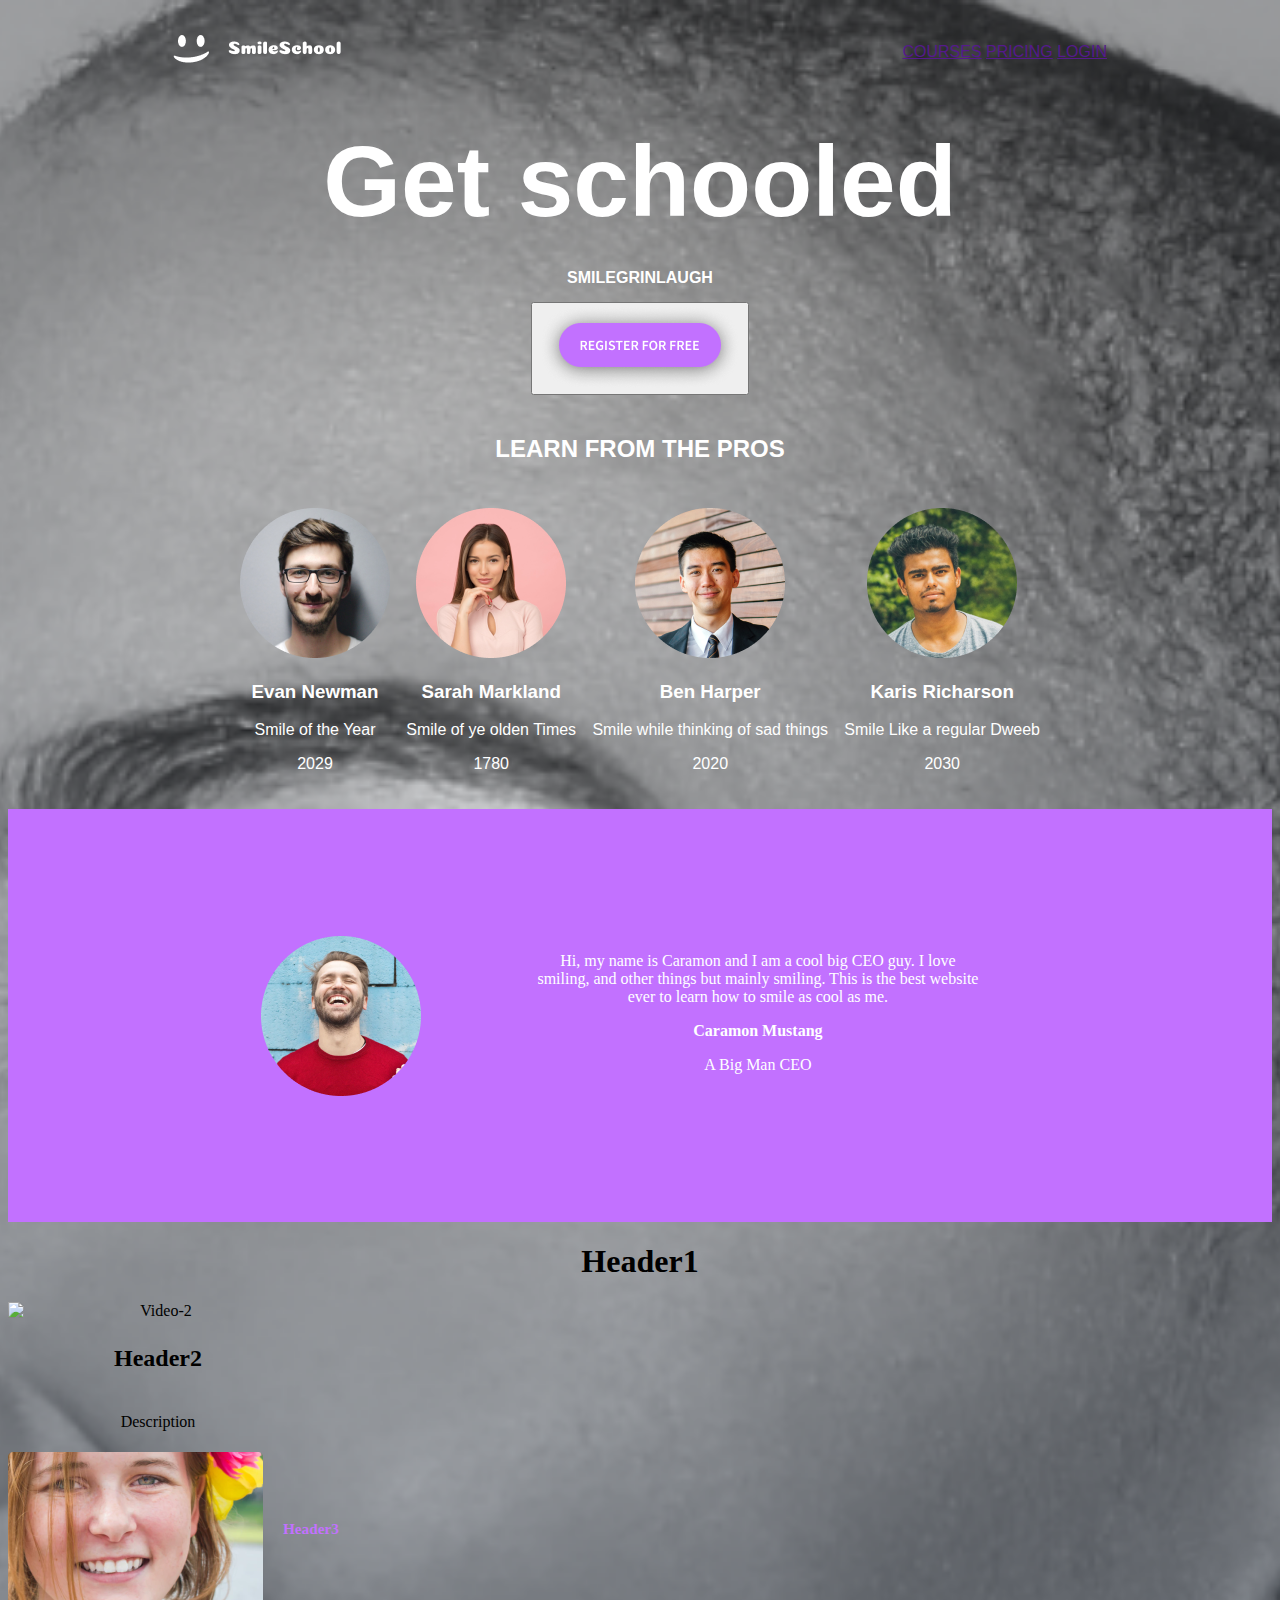
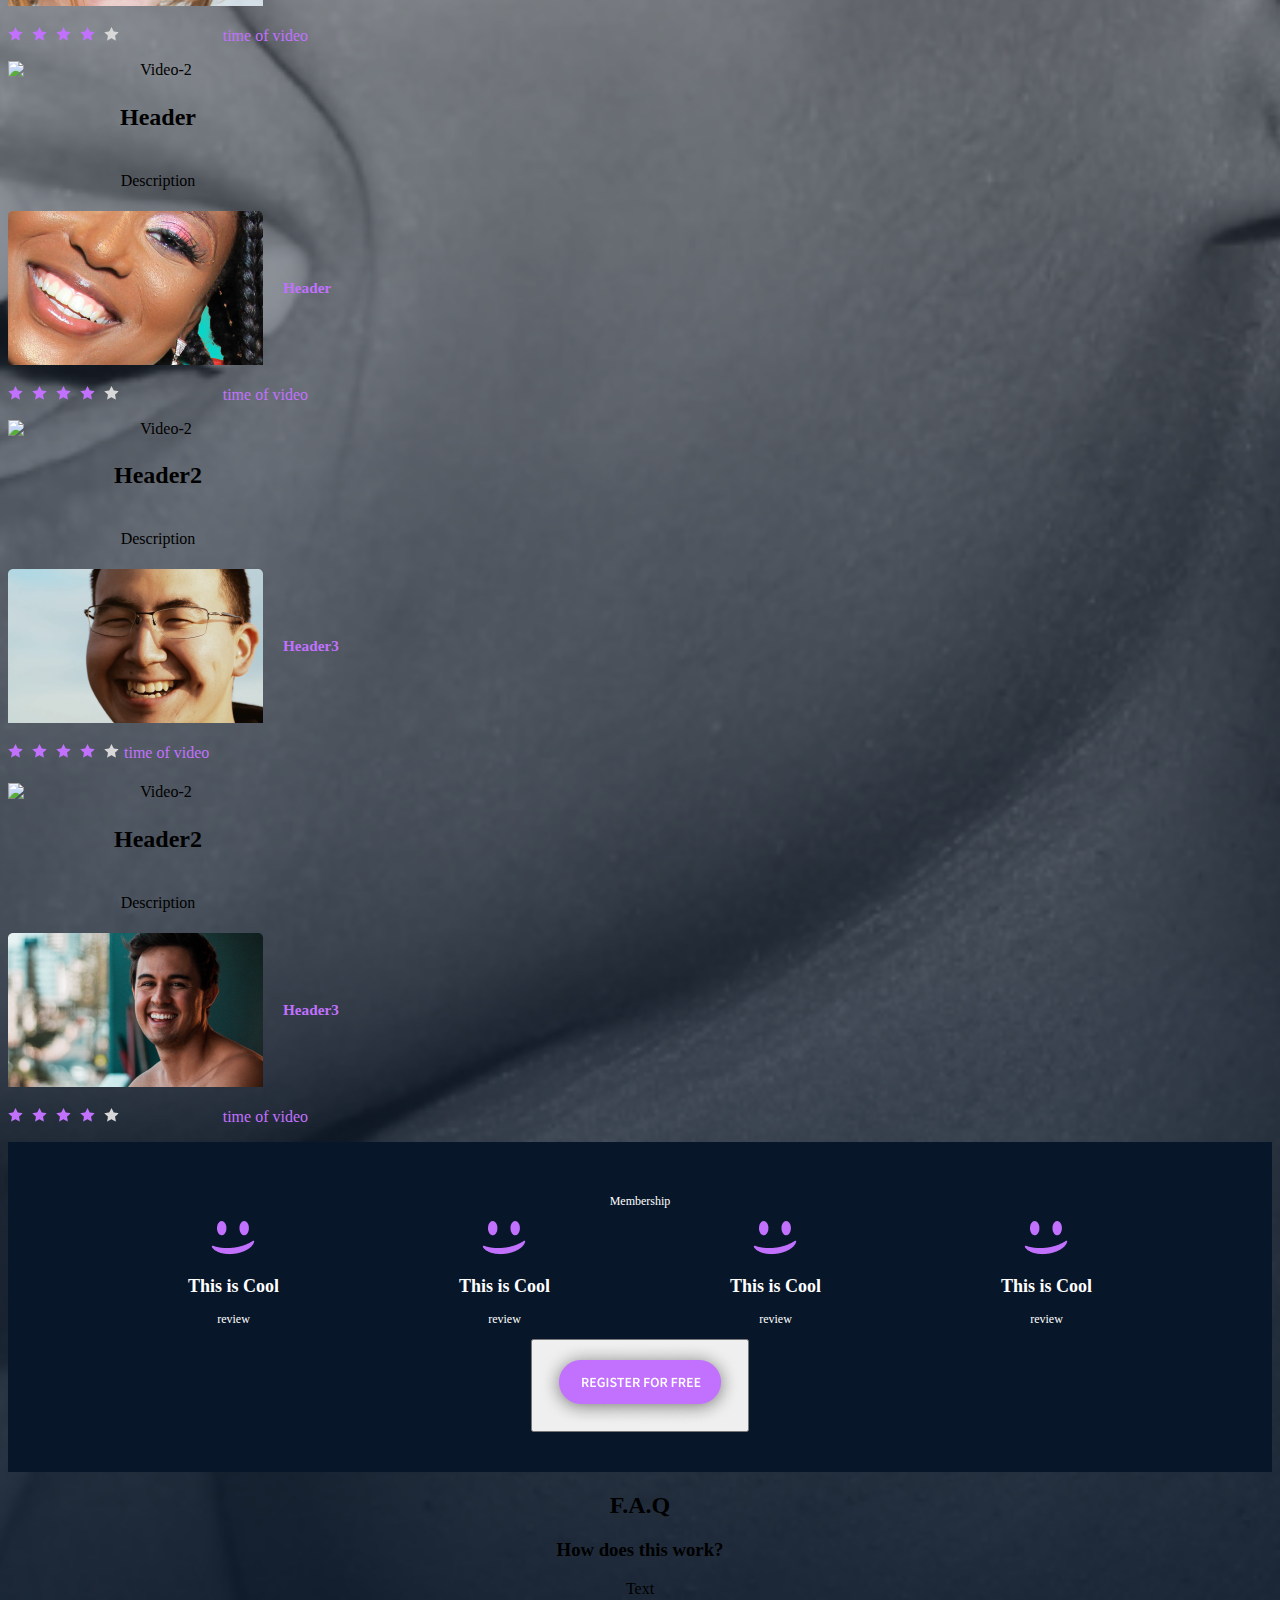
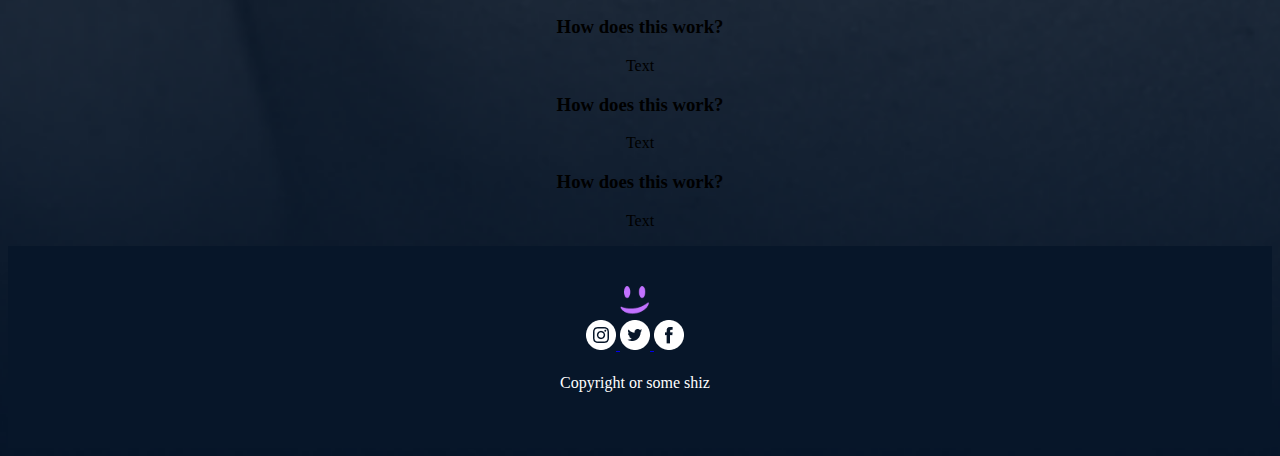
==== index.html @ 0b2a19b7 "Files pulled from my previous smileschool project" ====
<!DOCTYPE html>
<html lang="en">
<head>
  <meta charset="utf-8">
  <link rel="stylesheet" href="styles.css">
  <meta name="viewport" content="width=device-width, initial-scale=1.0">
  <title>Title</title>
</head>
<body class="background-image">
  <header>
    <div style ="float: left;">
      <a><img src="./images/logo.png"></a>
    </div>
    <div style="float: right">
      <a href="">COURSES</a>
      <a href="">PRICING</a>
      <a href="">LOGIN</a>
    </div>
  </header>
  <main>
    <!--Banner Header-->
    <section class="banner-section">
      <div class="block-one">
        <h1>Get schooled</h1>
        <p>
          <span>SMILE</span>
          <span>GRIN</span>
          <span>LAUGH</span>
        </p>
        <button type="register"><img src="./images/banner-button.png" alt="image"></button>
      </div>
      <div class="block-two">
        <h2>LEARN FROM THE PROS</h2>
        <div class="block-pros">
          <div>
            <img src="./images/pros-1.png" alt="walters">
            <h3>Evan Newman</h3>
            <p>Smile of the Year</p>
            <p>2029</p>
          </div>
          <div>
            <img src="./images/pros-2.png" alt="lawrence">
            <h3>Sarah Markland</h3>
            <p>Smile of ye olden Times </p>
            <p>1780</p>
          </div>
          <div>
            <img src="./images/pros-3.png" alt="massey">
            <h3>Ben Harper</h3>
            <p>Smile while thinking of sad things</p>
            <p> 2020</p>
          </div>
          <div>
            <img src="./images/pros-4.png" alt="hughes">
            <h3>Karis Richarson</h3>
            <p>Smile Like a regular Dweeb</p>
            <p>2030</p>
          </div>
        </div>
      </div>
    </section>
    <!--end of banner-->

    <section class="quote-section">
      <div class="quote-block">
        <img src="./images/laughing-smile.png" alt="Image description">
        <div clas="quote-details">
          <blockquote>Hi, my name is Caramon and I am a cool big CEO guy. I love smiling, and other things but mainly smiling. This is the best website ever to learn how to smile as cool as me. </blockquote>
          <p class="person-quote">Caramon Mustang</p>
          <p>A Big Man CEO</p>
        </div>
      </div>
    </section>

    <!--start of video section -->
    <section class="video-section">
      <h1>Header1</h1>
      <div class="video-block">
        <div class="video">
          <img src="./images/video.svg" alt="Video-2">
          <h2>Header2</h2>
          <p>Description</p>
          <div class="video-author">
              <img src="./images/sad-smile.png" alt="massey">
              <h3>Header3</h3>
          </div>
          <div class="video-rating">
            <div class="stars">
              <img src="./images/1star.png" alt="star 1">
              <img src="./images/2star.png" alt="star 2">
              <img src="./images/3star.png" alt="star 3">
              <img src="./images/4star.png" alt="star 4">
              <img src="./images/EmptyStar.png" alt="emptystar">
            </div>
            <p>time of video</p>
          </div>
        </div>
        <div class="video">
          <img src="./images/video.svg" alt="Video-2">
          <h2>Header</h2>
          <p>Description</p>
          <div class="video-author">
              <img src="./images/diagonal-smile.png" alt="massey">
              <h3>Header</h3>
          </div>
          <div class="video-rating">
            <div class="stars">
              <img src="./images/1star.png" alt="star 1">
              <img src="./images/2star.png" alt="star 2">
              <img src="./images/3star.png" alt="star 3">
              <img src="./images/4star.png" alt="star 4">
              <img src="./images/EmptyStar.png" alt="emptystar">
            </div>
            <p>time of video</p>
          </div>
        </div>
        <div class="video">
          <img src="./images/video.svg" alt="Video-2">
          <h2>Header2</h2>
          <p>Description</p>
          <div class="video-author">
              <img src="./images/happy-smile.png" alt="massey">
              <h3>Header3</h3>
          </div>
          <div class="video-rating">
            <div class="video-rating">
              <div class="stars">
                <img src="./images/1star.png" alt="star 1">
                <img src="./images/2star.png" alt="star 2">
                <img src="./images/3star.png" alt="star 3">
                <img src="./images/4star.png" alt="star 4">
                <img src="./images/EmptyStar.png" alt="emptystar">
              </div>
            <p>time of video</p>
          </div>
        </div>
        <div class="video">
          <img src="./images/video.svg" alt="Video-2">
          <h2>Header2</h2>
          <p>Description</p>
          <div class="video-author">
              <img src="./images/natural-smile.png" alt="massey">
              <h3>Header3</h3>
          </div>
          <div class="video-rating">
            <div class="stars">
              <img src="./images/1star.png" alt="star 1">
              <img src="./images/2star.png" alt="star 2">
              <img src="./images/3star.png" alt="star 3">
              <img src="./images/4star.png" alt="star 4">
              <img src="./images/EmptyStar.png" alt="emptystar">
            </div>
            <p>time of video</p>
          </div>
        </div>
      </div>
    </section>
    <!--end of video-section -->
    <!--start of membership section-->
    <section class="membership-section">
      <p>Membership</p>
      <div class="membership-block">
        <div class="review-block">
          <img src="./images/purple-logo.png" alt="image">
          <h2>This is Cool</h2>
          <p>review</p>
        </div>
        <div class="review-block">
          <img src="./images/purple-logo.png" alt="image">
          <h2>This is Cool</h2>
          <p>review</p>
        </div>
        <div class="review-block">
          <img src="./images/purple-logo.png" alt="image">
          <h2>This is Cool</h2>
          <p>review</p>
        </div>
        <div class="review-block">
          <img src="./images/purple-logo.png" alt="image">
          <h2>This is Cool</h2>
          <p>review</p>
        </div>
      </div>
      <button type="register2"><img src="./images/register-button.png" alt="image"></button>
    </section>
    <!--end of membership section-->
    <!--start of FAQ section-->
    <section class="FAQ-section">
      <h2>F.A.Q</h2>
      <div class="FAQ-block" display: inline-grid>
        <div class="FAQ-row">
          <div class="FAQ-item">
            <h3>How does this work?</h3>
            <p>Text</p>
          </div>
          <div class="FAQ-item">
            <h3>How does this work?</h3>
            <p>Text</p>
          </div>
        </div>
        <div class="FAQ-row">
          <div class="FAQ-item">
            <h3>How does this work?</h3>
            <p>Text</p>
          </div>
          <div class="FAQ-item">
            <h3>How does this work?</h3>
            <p>Text</p>
          </div>
        </div>
      </div>
    </main>
    <footer>
    </section>
    <!--end of FAQ section-->
    <!--start of footer section-->
    <div class="socials-block">
      <div class="footer-row">
        <img src="./images/purple-logo.png" alt="Image">
        <div class="footer-ref-block">
          <a href="socials">
            <img src="./images/instagram.png" alt="Image">
          </a>
          <a href="socials">
            <img src="./images/twitter.png" alt="Image">
          </a>
          <a href="socials">
            <img src="./images/facebook.png" alt="Image">
          </a>
          <p>Copyright or some shiz</p>
        </div>
      </div>
    </div>
  </footer>
</body>
</html>
---- styles.css ----
body {
    block-size: auto;
    overflow: auto;
    text-align: center;
}

.background-image{
    background-position: center center;
    background-image: url("./images/background-image.png");
    background-repeat: no-repeat;
    background-size: cover;
}

header {
    display: flex;
    font-family: "Source Sans Pro", sans-serif;
    align-items: center;
    background-color: transparent;
    justify-content: space-between;
    margin-left: 165px;
    margin-right: 165px;
    margin-top: 35px;
}

.banner-section {
    color: white;
    font-family: "Source Sans Pro", sans-serif;
    background-color: transparent;
}

.block-one {
    display: flex;
    flex-direction: column;
    justify-content: center;
    align-items: center;
    font-weight: bold;    
}
.block-one h1, .block-one p, .block-one a {
    margin-top: 15px;
    margin-bottom: 15px;
}
.block-one p{
    margin-right: 0px;
    display: flex;
    justify-content: space-between;
}
.block-one h1{
    color: white;
    justify-content: center;
    align-content: center;
    align-items: center;
    font-size: 100px;
    padding: 40px 0px 0px 0px;
}
.block-two h2 span {
    color: #C271FF;
}

.block-two {
    display: flex;
    flex-direction: column;
    align-items: center;
    width: 100%;
    padding: 20px;
    box-sizing: border-box;
}

.block-pros {
    display: flex;
    justify-content: space-between;
    flex-wrap: nowrap;
    width: 100%;
    max-width: 800px;
    margin-top: 25px;
}

.quote-section {
    color: white;
    background-color: #C271FF;
    display: flex;
    justify-content: center;
    align-items: left;
    width: auto;
    height: auto;
    padding: 10%;
}

.quote-block {
    display: flex;
    align-items: left;
    width: 75%;
    max-width: 1300px;
    margin: 0%;
}

.quote-block img {
    flex: 1;
    max-width: 200px;
    margin-right: 10%;
}

.quote-details{
    flex: 3;
}

.quote-details blockquote {
    background-color: #C271FF;
    font-style: italic;
}

.person-quote {
    font-weight: bold;
}

.videos-section{
    padding: 40px;
}

.videos-section h2 {
    text-align: center;
    font-size: 2em;
    margin-bottom: 40px;
    color: #071629;
    align-items: row;
}

.videos-section h2 span {
    color: #C271FF;
    font-size: medium;
    text-align: center;
    margin-bottom: 1px;
}

.videos-block {
    display: flex;
    justify-content: space-between;
    flex-direction: row;
    flex-wrap: wrap;
    gap: 30px;
}

.video {
    flex: 1;
    max-width: 300px;
    box-sizing: border-box;
    display: flex;
    flex-direction: column;
    gap: 5px;
}

.video-preview {
    position: relative;
    padding-bottom: 56%;
}

.video-preview img:first-child{
    position: absolute;
    width: 100%;
    height: 100%;
    object-fit: cover;
}
.video-preview img:nth-child(2) {
    position: absolute;
    top: 50%;
    left: 50%;
    transform: translate(-50%, -50%);
    cursor: pointer;
}

.video-author {
    display: flex;
    align-items: center;
    gap: 20px;
    font-size: small;
}

.video-author h3 {
    margin: 0px;
    color: #C271FF;
}

.video-rating{
    display: flex;
    justify-content: space-between;
    align-items: center;
}
.video-rating img{
    margin-right: 5px;
}

.video-rating p {
    margin-left: auto;
    color: #C271FF;
}

.membership-section {
    background-color: #071629;
    color: white;
    text-align: center;
    font-size: 12px;
    padding: 40px 0;
}

.membership-section h1 {
    font-size: 2em;
    margin-bottom: 4-px;
    color: white;
    font-weight: lighter;
}

.membership-section h1 span {
    color: #C271FF;
    font-weight: bold;
}

.membership-block {
    display: flex;
    align-items: center;
    justify-content: space-evenly;
}

.faq-section {
    padding: 40px;
}

.header-div {
    text-align: center;
    color: #071629;
    font-size: 32px;
    margin-bottom: 40px;
}
.faq-block {
    display: flex;
    gap: 50px;
    flex-direction: column;
    align-items: center;    
}

.faq-item {
    flex: 1;
    box-sizing: border-box;
    display: flex;
    flex-direction: column;
}

footer {
    background-color: #071629;
    padding: 40px;
    color: white;
}

.global-block {
    display: flex;
    flex-direction: column;
    align-items: center;
    width: auto;
    max-width: 1440px;
    margin: 0 auto;
}

.row-block {
    display: flex;
    justify-content: space-between;
    align-items: center;
    width: width;
    padding: 15%;
    box-sizing: border-box;
}

.footer-row img {
    max-width: 150px;
    height: auto;
}

.socials-block{
    margin-right: 10px;
}
.socials-block img {
    width: 30px;
    height: 30px;
}
.socials-block p {
    margin-top: 20px;
}
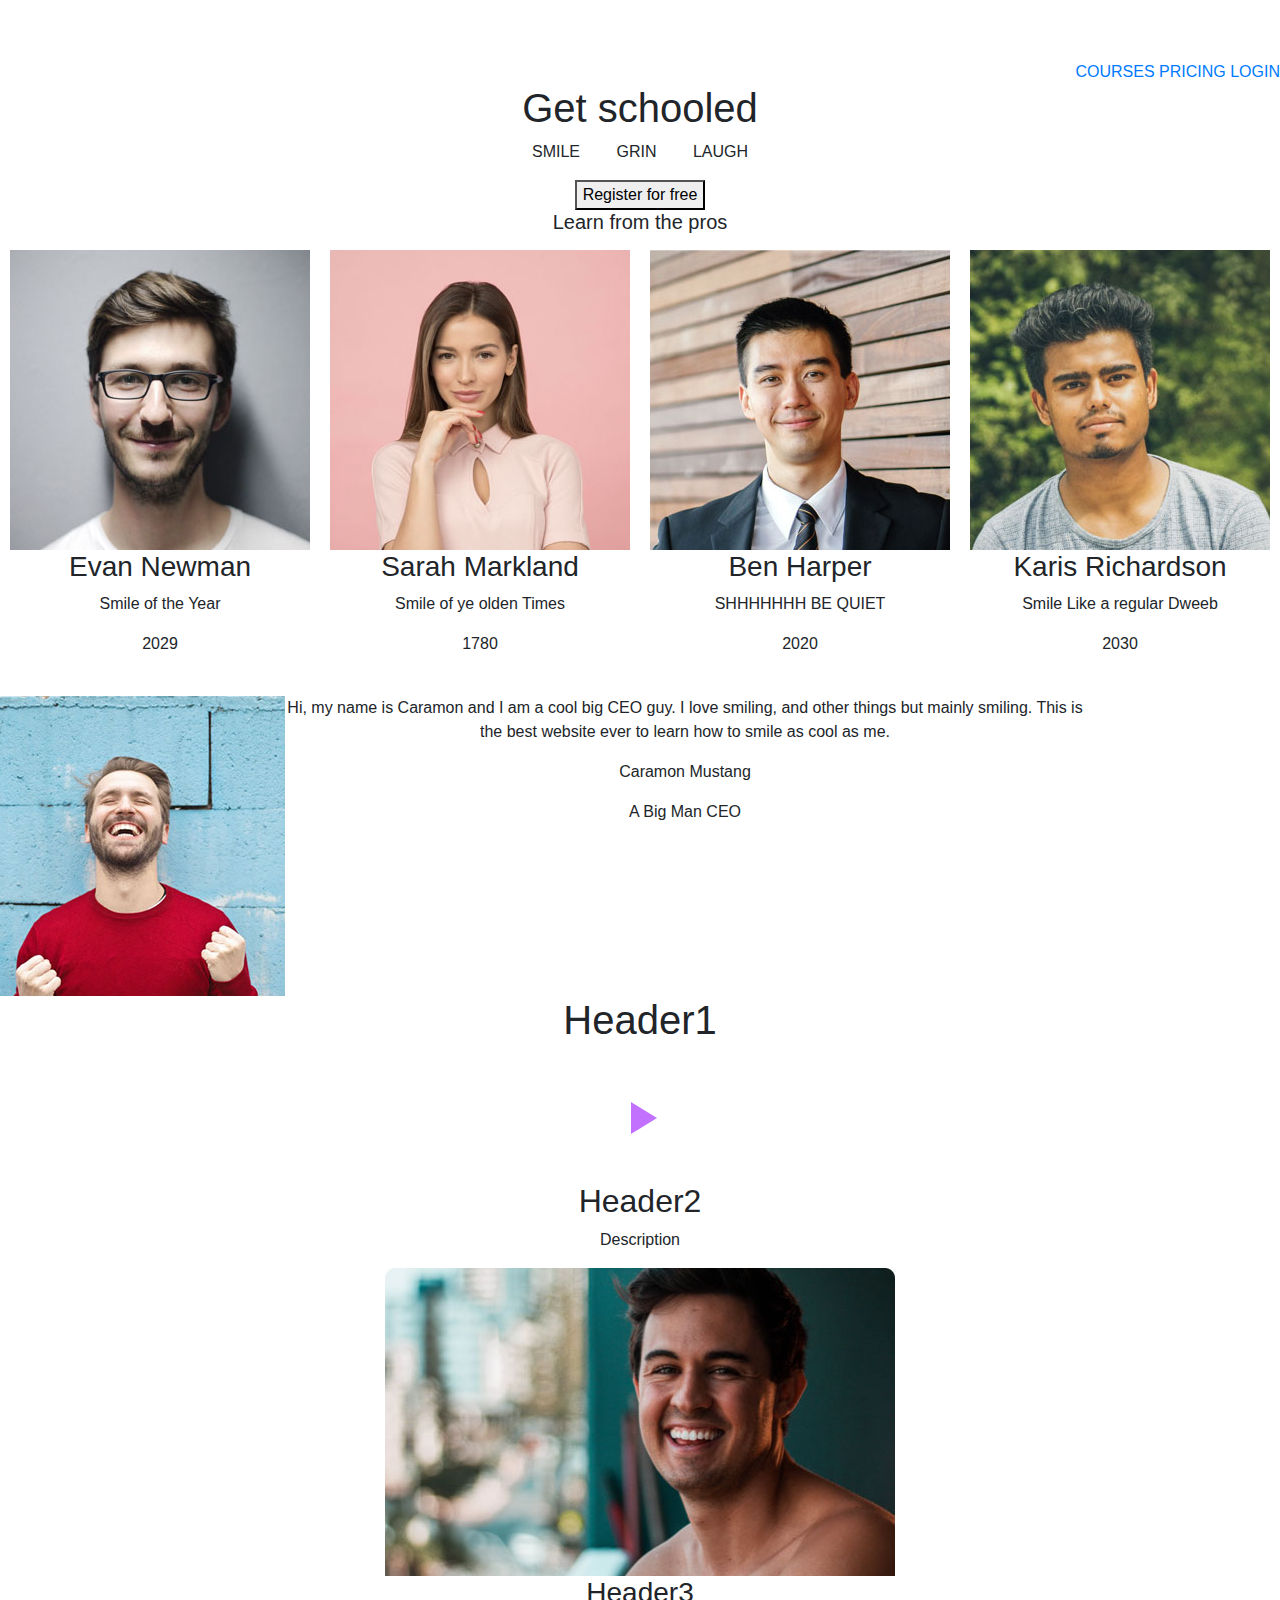
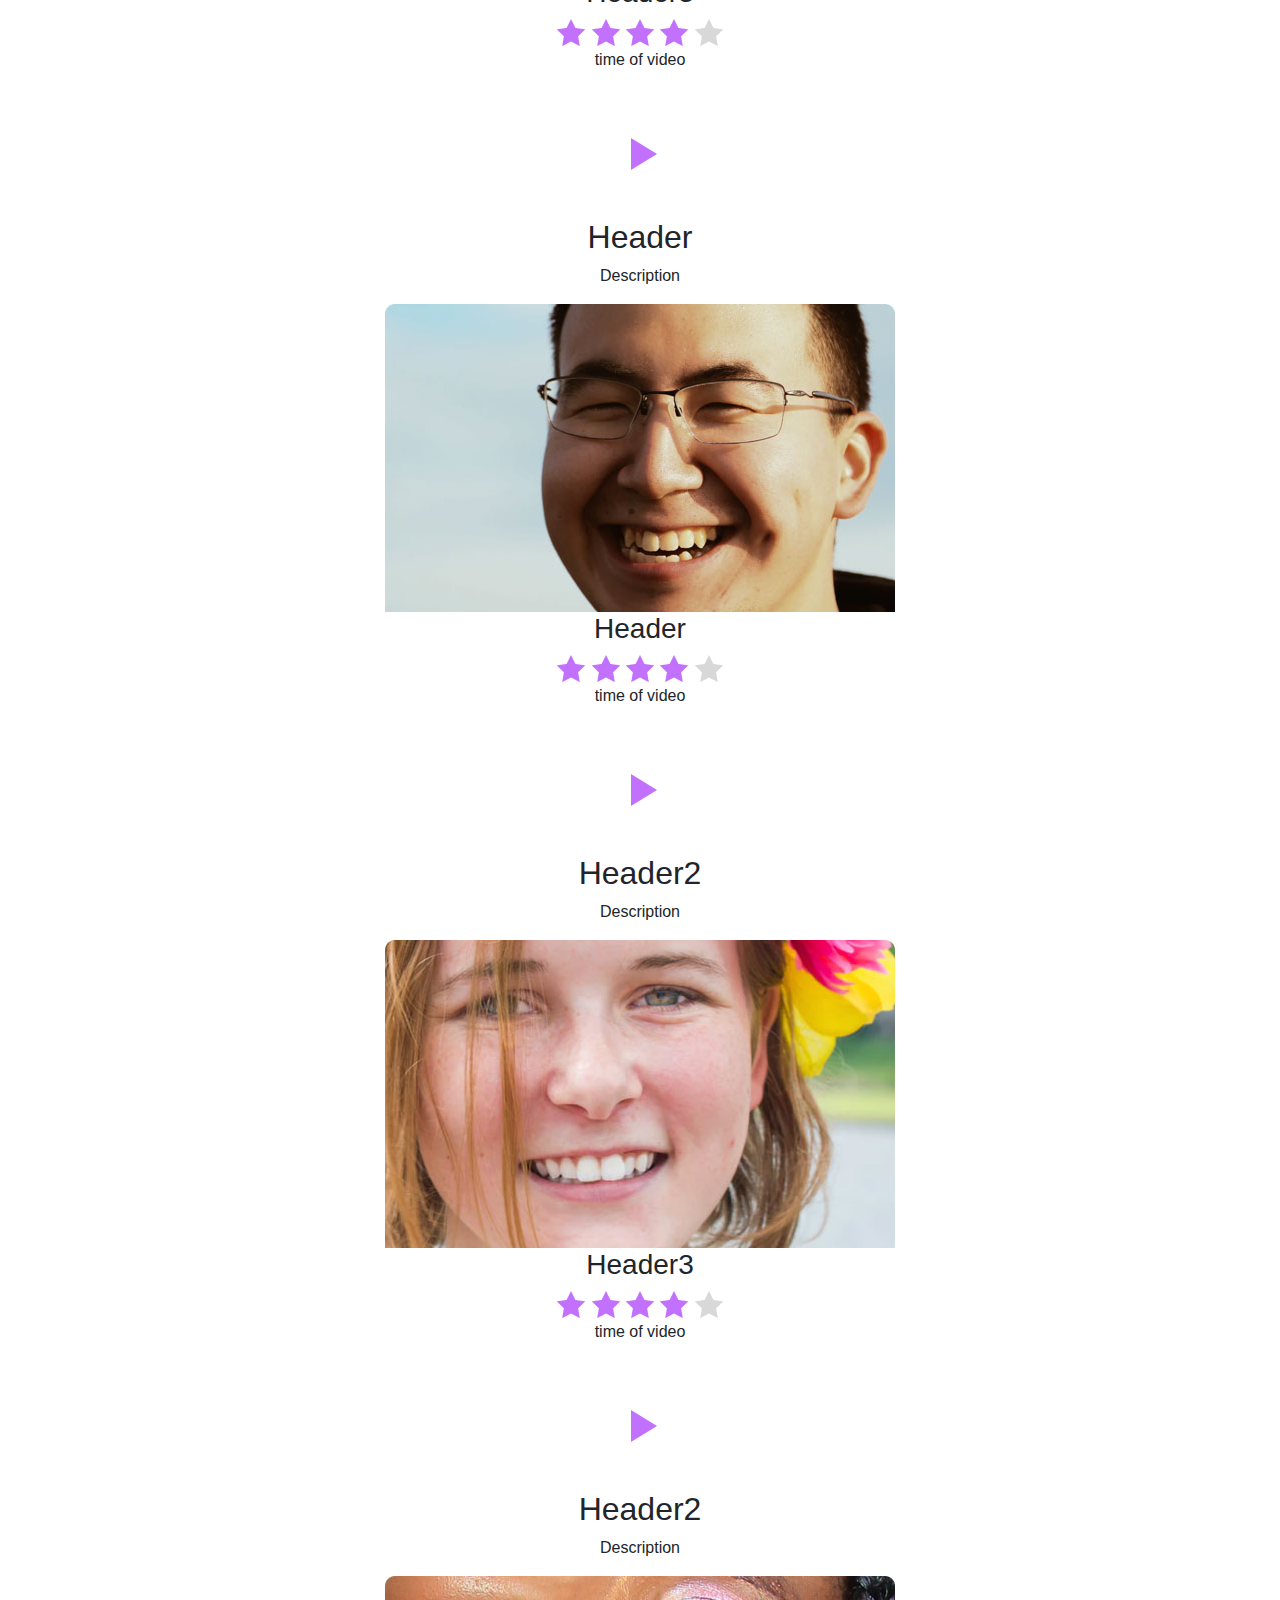
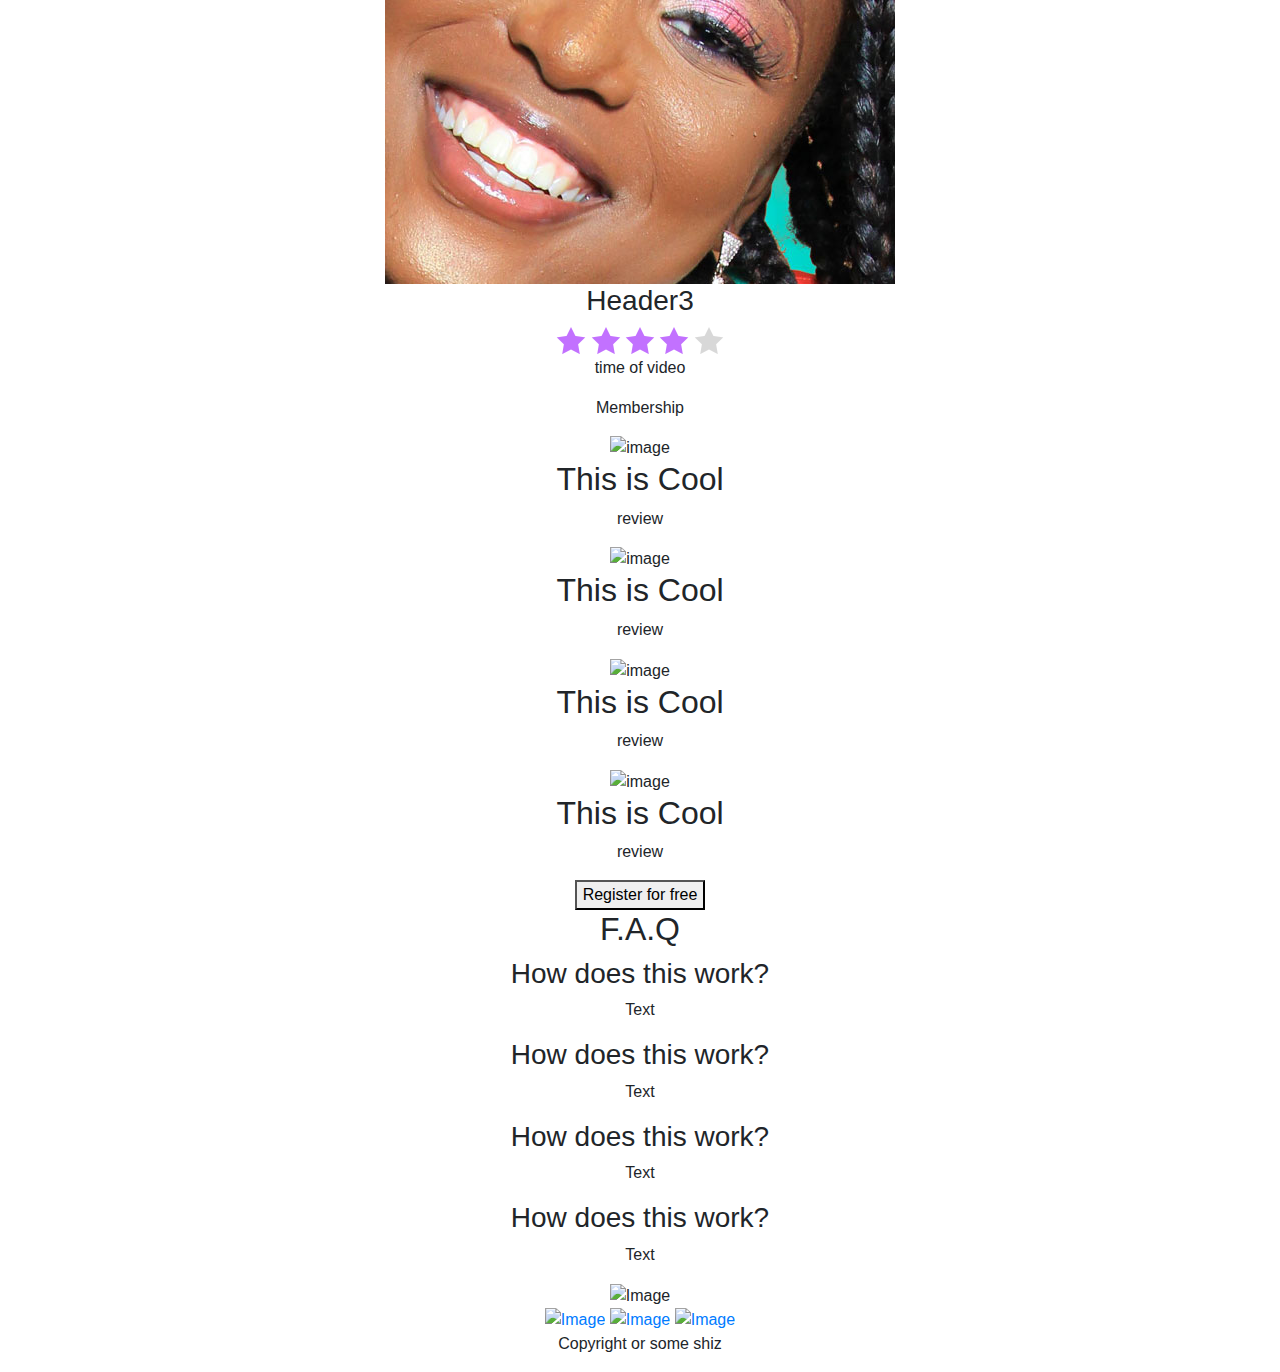
==== commit de4e36ff: "Big poosh and maybe this looks ok" ====
--- a/index.html
+++ b/index.html
@@ -2,70 +2,78 @@
 <html lang="en">
 <head>
   <meta charset="utf-8">
-  <link rel="stylesheet" href="styles.css">
   <meta name="viewport" content="width=device-width, initial-scale=1.0">
-  <title>Title</title>
+  <link href="https://fonts.googleapis.com/css?family=Source+Sans+Pro&display=swap" rel="stylesheet">
+  <link href="https://fonts.googleapis.com/css?family=Coiny&display=swap" rel="stylesheet">
+  <script src="https://code.jquery.com/jquery-3.4.1.min.js" integrity="sha256-CSXorXvZcTkaix6Yvo6HppcZGetbYMGWSFlBw8HfCJo=" crossorigin="anonymous"></script>
+  <script src="https://stackpath.bootstrapcdn.com/bootstrap/4.4.1/js/bootstrap.min.js" integrity="sha384-wfSDF2E50Y2D1uUdj0O3uMBJnjuUD4Ih7YwaYd1iqfktj0Uod8GCExl3Og8ifwB6" crossorigin="anonymous"></script>
+  <script src="https://cdnjs.cloudflare.com/ajax/libs/popper.js/1.12.9/umd/popper.min.js" integrity="sha384-ApNbgh9B+Y1QKtv3Rn7W3mgPxhU9K/ScQsAP7hUibX39j7fakFPskvXusvfa0b4Q" crossorigin="anonymous"></script>
+  <link rel="stylesheet" href="https://stackpath.bootstrapcdn.com/bootstrap/4.4.1/css/bootstrap.min.css" integrity="sha384-Vkoo8x4CGsO3+Hhxv8T/Q5PaXtkKtu6ug5TOeNV6gBiFeWPGFN9MuhOf23Q9Ifjh" crossorigin="anonymous">
+  <title>SmileSchool</title>
 </head>
-<body class="background-image">
-  <header>
-    <div style ="float: left;">
-      <a><img src="./images/logo.png"></a>
-    </div>
-    <div style="float: right">
-      <a href="">COURSES</a>
-      <a href="">PRICING</a>
-      <a href="">LOGIN</a>
-    </div>
-  </header>
-  <main>
-    <!--Banner Header-->
-    <section class="banner-section">
-      <div class="block-one">
-        <h1>Get schooled</h1>
-        <p>
-          <span>SMILE</span>
-          <span>GRIN</span>
-          <span>LAUGH</span>
-        </p>
-        <button type="register"><img src="./images/banner-button.png" alt="image"></button>
-      </div>
-      <div class="block-two">
-        <h2>LEARN FROM THE PROS</h2>
-        <div class="block-pros">
-          <div>
-            <img src="./images/pros-1.png" alt="walters">
-            <h3>Evan Newman</h3>
-            <p>Smile of the Year</p>
-            <p>2029</p>
-          </div>
-          <div>
-            <img src="./images/pros-2.png" alt="lawrence">
-            <h3>Sarah Markland</h3>
-            <p>Smile of ye olden Times </p>
-            <p>1780</p>
-          </div>
-          <div>
-            <img src="./images/pros-3.png" alt="massey">
-            <h3>Ben Harper</h3>
-            <p>Smile while thinking of sad things</p>
-            <p> 2020</p>
-          </div>
-          <div>
-            <img src="./images/pros-4.png" alt="hughes">
-            <h3>Karis Richarson</h3>
-            <p>Smile Like a regular Dweeb</p>
-            <p>2030</p>
-          </div>
-        </div>
-      </div>
-    </section>
+<body class="text-center">
+  <div class="">
+    <header>
+      <div>
+        <a class="img-fluid float-start"><img src="images/logo.png"></a>
+      </div>
+      <div class="text-right">
+        <a href="">COURSES</a>
+        <a href="">PRICING</a>
+        <a href="">LOGIN</a>
+      </div>
+    </header>
+    <main>
+      <!--Banner Header-->
+      <section class="banner-section">
+        <div class="block-one">
+          <h1 class="h1 fw-b fs-1">Get schooled</h1>
+          <p>
+            <span class="p-3">SMILE</span>
+            <span class="p-3">GRIN</span>
+            <span class="p-3">LAUGH</span>
+          </p>
+          <button type="register">Register for free</button>
+        </div>
+        <div class="align-bottom">
+          <h5 class="display-5">Learn from the pros</h2>
+          <div class="d-flex bd-highlight mb-3 content-around">
+            <div class="text-center p-2 col-sm">
+              <img src="images/profile_1.jpg" alt="walters">
+              <h3>Evan Newman</h3>
+              <p>Smile of the Year</p>
+              <p>2029</p>
+            </div>
+            <div class="text-center p-2 col-sm">
+              <img src="images/profile_2.jpg" alt="lawrence">
+              <h3>Sarah Markland</h3>
+              <p>Smile of ye olden Times </p>
+              <p>1780</p>
+            </div>
+            <div class="text-center p-2 col-sm">
+              <img src="images/profile_3.jpg" alt="massey">
+              <h3>Ben Harper</h3>
+              <p>SHHHHHHH BE QUIET</p>
+              <p> 2020</p>
+            </div>
+            <div class="text-center p-2 col-sm">
+              <img src="images/profile_4.jpg" alt="hughes">
+              <h3>Karis Richardson</h3>
+              <p>Smile Like a regular Dweeb</p>
+              <p>2030</p>
+            </div>
+          </div>
+        </div>
+      </section>
+  </div>
+  
     <!--end of banner-->
 
     <section class="quote-section">
-      <div class="quote-block">
-        <img src="./images/laughing-smile.png" alt="Image description">
+      <div class="quote-block row">
+        <img src="images/profile_5.jpg" alt="image description">
         <div clas="quote-details">
-          <blockquote>Hi, my name is Caramon and I am a cool big CEO guy. I love smiling, and other things but mainly smiling. This is the best website ever to learn how to smile as cool as me. </blockquote>
+          <p class="text-wrap align-left" style="width: 50rem;">Hi, my name is Caramon and I am a cool big CEO guy. I love smiling, and other things but mainly smiling. This is the best website ever to learn how to smile as cool as me. </p>
           <p class="person-quote">Caramon Mustang</p>
           <p>A Big Man CEO</p>
         </div>
@@ -77,78 +85,78 @@
       <h1>Header1</h1>
       <div class="video-block">
         <div class="video">
-          <img src="./images/video.svg" alt="Video-2">
+          <img src="images/play.png" alt="Video-2">
           <h2>Header2</h2>
           <p>Description</p>
           <div class="video-author">
-              <img src="./images/sad-smile.png" alt="massey">
+              <img src="images/thumbnail_1.jpg" alt="massey">
               <h3>Header3</h3>
           </div>
           <div class="video-rating">
             <div class="stars">
-              <img src="./images/1star.png" alt="star 1">
-              <img src="./images/2star.png" alt="star 2">
-              <img src="./images/3star.png" alt="star 3">
-              <img src="./images/4star.png" alt="star 4">
-              <img src="./images/EmptyStar.png" alt="emptystar">
-            </div>
-            <p>time of video</p>
-          </div>
-        </div>
-        <div class="video">
-          <img src="./images/video.svg" alt="Video-2">
+              <img src="images/star_on.png" alt="star">
+              <img src="images/star_on.png" alt="star">
+              <img src="images/star_on.png" alt="star">
+              <img src="images/star_on.png" alt="star">
+              <img src="images/star_off.png" alt="emptystar">
+            </div>
+            <p>time of video</p>
+          </div>
+        </div>
+        <div class="video">
+          <img src="images/play.png" alt="Video-2">
           <h2>Header</h2>
           <p>Description</p>
           <div class="video-author">
-              <img src="./images/diagonal-smile.png" alt="massey">
+              <img src="images/thumbnail_2.jpg" alt="massey">
               <h3>Header</h3>
           </div>
           <div class="video-rating">
             <div class="stars">
-              <img src="./images/1star.png" alt="star 1">
-              <img src="./images/2star.png" alt="star 2">
-              <img src="./images/3star.png" alt="star 3">
-              <img src="./images/4star.png" alt="star 4">
-              <img src="./images/EmptyStar.png" alt="emptystar">
-            </div>
-            <p>time of video</p>
-          </div>
-        </div>
-        <div class="video">
-          <img src="./images/video.svg" alt="Video-2">
+              <img src="images/star_on.png" alt="star">
+              <img src="images/star_on.png" alt="star">
+              <img src="images/star_on.png" alt="star">
+              <img src="images/star_on.png" alt="star">
+              <img src="images/star_off.png" alt="emptystar">
+            </div>
+            <p>time of video</p>
+          </div>
+        </div>
+        <div class="video">
+          <img src="images/play.png" alt="Video-2">
           <h2>Header2</h2>
           <p>Description</p>
           <div class="video-author">
-              <img src="./images/happy-smile.png" alt="massey">
+              <img src="images/thumbnail_3.jpg" alt="massey">
               <h3>Header3</h3>
           </div>
           <div class="video-rating">
             <div class="video-rating">
               <div class="stars">
-                <img src="./images/1star.png" alt="star 1">
-                <img src="./images/2star.png" alt="star 2">
-                <img src="./images/3star.png" alt="star 3">
-                <img src="./images/4star.png" alt="star 4">
-                <img src="./images/EmptyStar.png" alt="emptystar">
+                <img src="images/star_on.png" alt="star">
+                <img src="images/star_on.png" alt="star">
+                <img src="images/star_on.png" alt="star">
+                <img src="images/star_on.png" alt="star">
+                <img src="images/star_off.png" alt="emptystar">
               </div>
             <p>time of video</p>
           </div>
         </div>
         <div class="video">
-          <img src="./images/video.svg" alt="Video-2">
+          <img src="images/play.png" alt="Video-2">
           <h2>Header2</h2>
           <p>Description</p>
           <div class="video-author">
-              <img src="./images/natural-smile.png" alt="massey">
+              <img src="images/thumbnail_4.jpg" alt="massey">
               <h3>Header3</h3>
           </div>
           <div class="video-rating">
             <div class="stars">
-              <img src="./images/1star.png" alt="star 1">
-              <img src="./images/2star.png" alt="star 2">
-              <img src="./images/3star.png" alt="star 3">
-              <img src="./images/4star.png" alt="star 4">
-              <img src="./images/EmptyStar.png" alt="emptystar">
+              <img src="images/star_on.png" alt="star">
+              <img src="images/star_on.png" alt="star">
+              <img src="images/star_on.png" alt="star">
+              <img src="images/star_on.png" alt="star">
+              <img src="images/star_off.png" alt="emptystar">
             </div>
             <p>time of video</p>
           </div>
@@ -161,33 +169,33 @@
       <p>Membership</p>
       <div class="membership-block">
         <div class="review-block">
-          <img src="./images/purple-logo.png" alt="image">
-          <h2>This is Cool</h2>
-          <p>review</p>
-        </div>
-        <div class="review-block">
-          <img src="./images/purple-logo.png" alt="image">
-          <h2>This is Cool</h2>
-          <p>review</p>
-        </div>
-        <div class="review-block">
-          <img src="./images/purple-logo.png" alt="image">
-          <h2>This is Cool</h2>
-          <p>review</p>
-        </div>
-        <div class="review-block">
-          <img src="./images/purple-logo.png" alt="image">
-          <h2>This is Cool</h2>
-          <p>review</p>
-        </div>
-      </div>
-      <button type="register2"><img src="./images/register-button.png" alt="image"></button>
+          <img src="images/purple-logo.png" alt="image">
+          <h2>This is Cool</h2>
+          <p>review</p>
+        </div>
+        <div class="review-block">
+          <img src="images/purple-logo.png" alt="image">
+          <h2>This is Cool</h2>
+          <p>review</p>
+        </div>
+        <div class="review-block">
+          <img src="images/purple-logo.png" alt="image">
+          <h2>This is Cool</h2>
+          <p>review</p>
+        </div>
+        <div class="review-block">
+          <img src="images/purple-logo.png" alt="image">
+          <h2>This is Cool</h2>
+          <p>review</p>
+        </div>
+      </div>
+      <button type="register2">Register for free</button>
     </section>
     <!--end of membership section-->
     <!--start of FAQ section-->
     <section class="FAQ-section">
       <h2>F.A.Q</h2>
-      <div class="FAQ-block" display: inline-grid>
+      <div class="FAQ-block">
         <div class="FAQ-row">
           <div class="FAQ-item">
             <h3>How does this work?</h3>
@@ -216,16 +224,16 @@
     <!--start of footer section-->
     <div class="socials-block">
       <div class="footer-row">
-        <img src="./images/purple-logo.png" alt="Image">
+        <img src="images/purple-logo.png" alt="Image">
         <div class="footer-ref-block">
           <a href="socials">
-            <img src="./images/instagram.png" alt="Image">
+            <img src="images/instagram.png" alt="Image">
           </a>
           <a href="socials">
-            <img src="./images/twitter.png" alt="Image">
+            <img src="images/twitter.png" alt="Image">
           </a>
           <a href="socials">
-            <img src="./images/facebook.png" alt="Image">
+            <img src="images/facebook.png" alt="Image">
           </a>
           <p>Copyright or some shiz</p>
         </div>
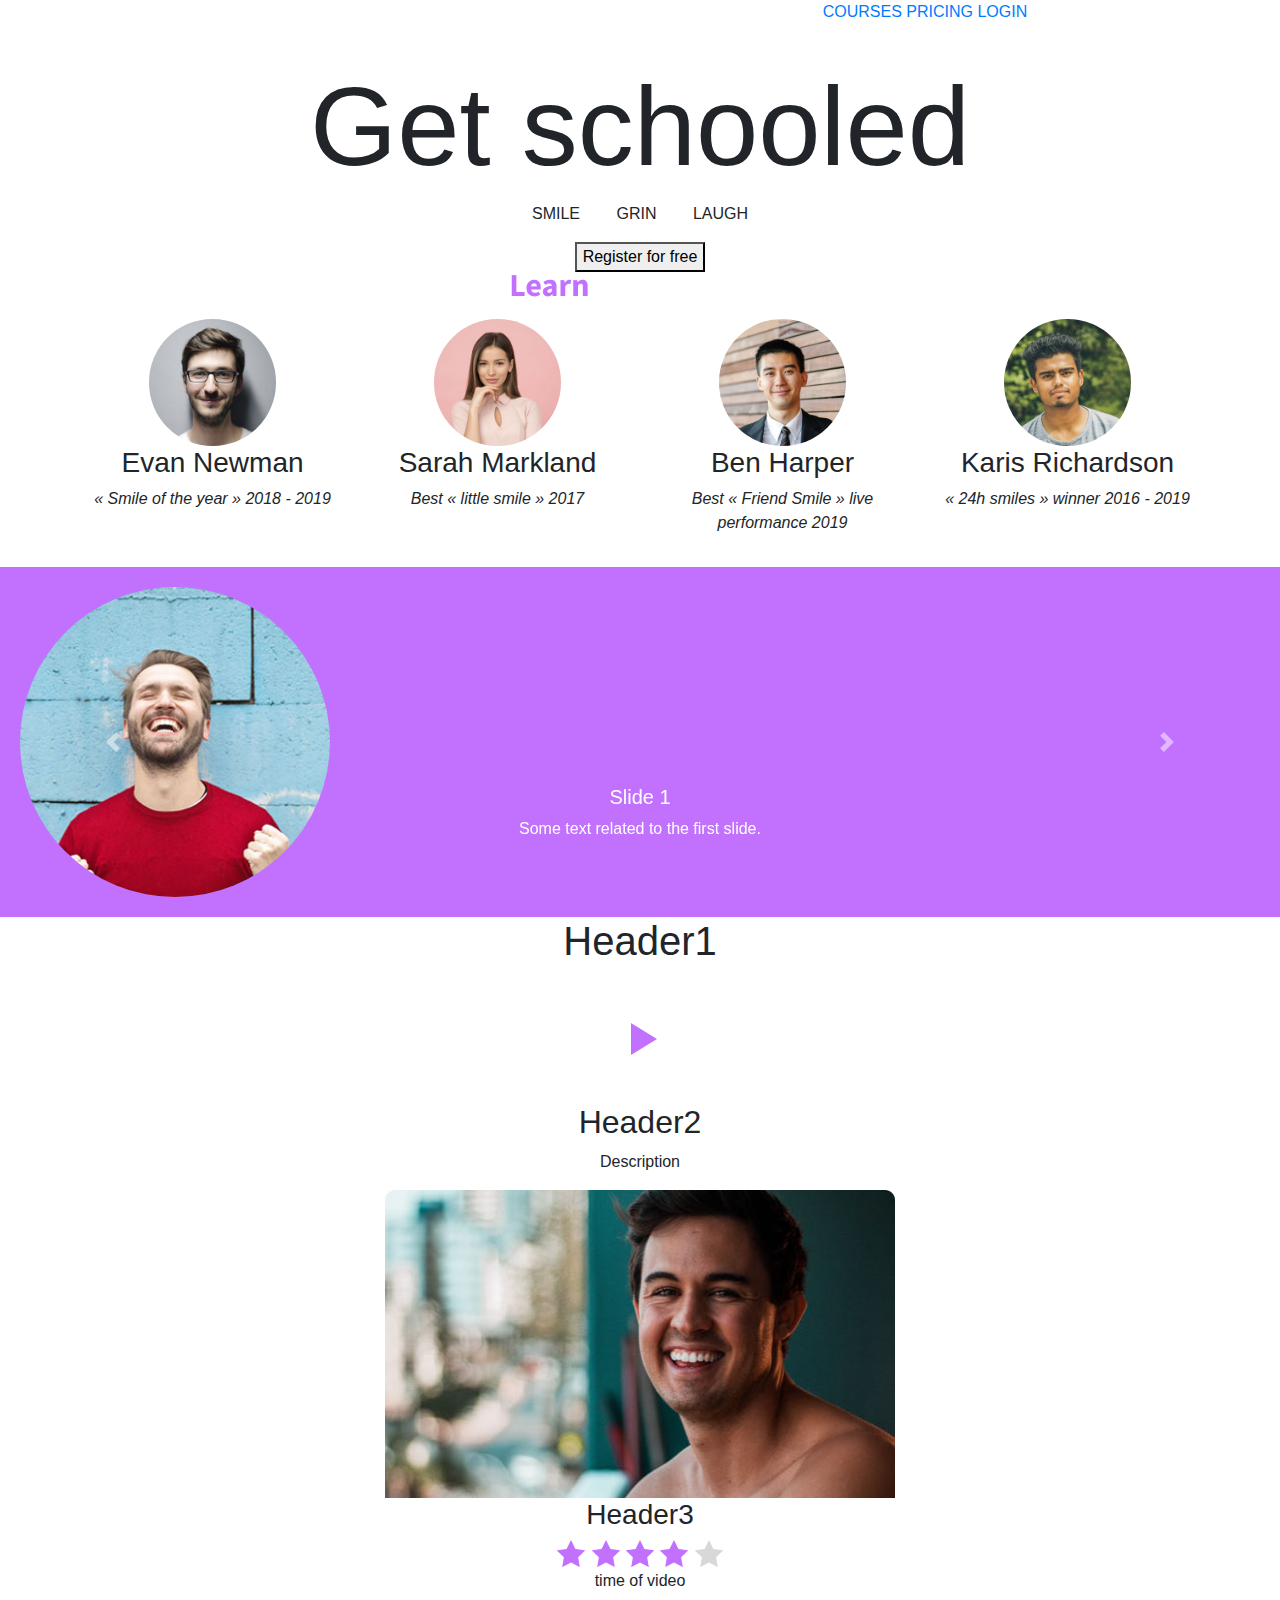
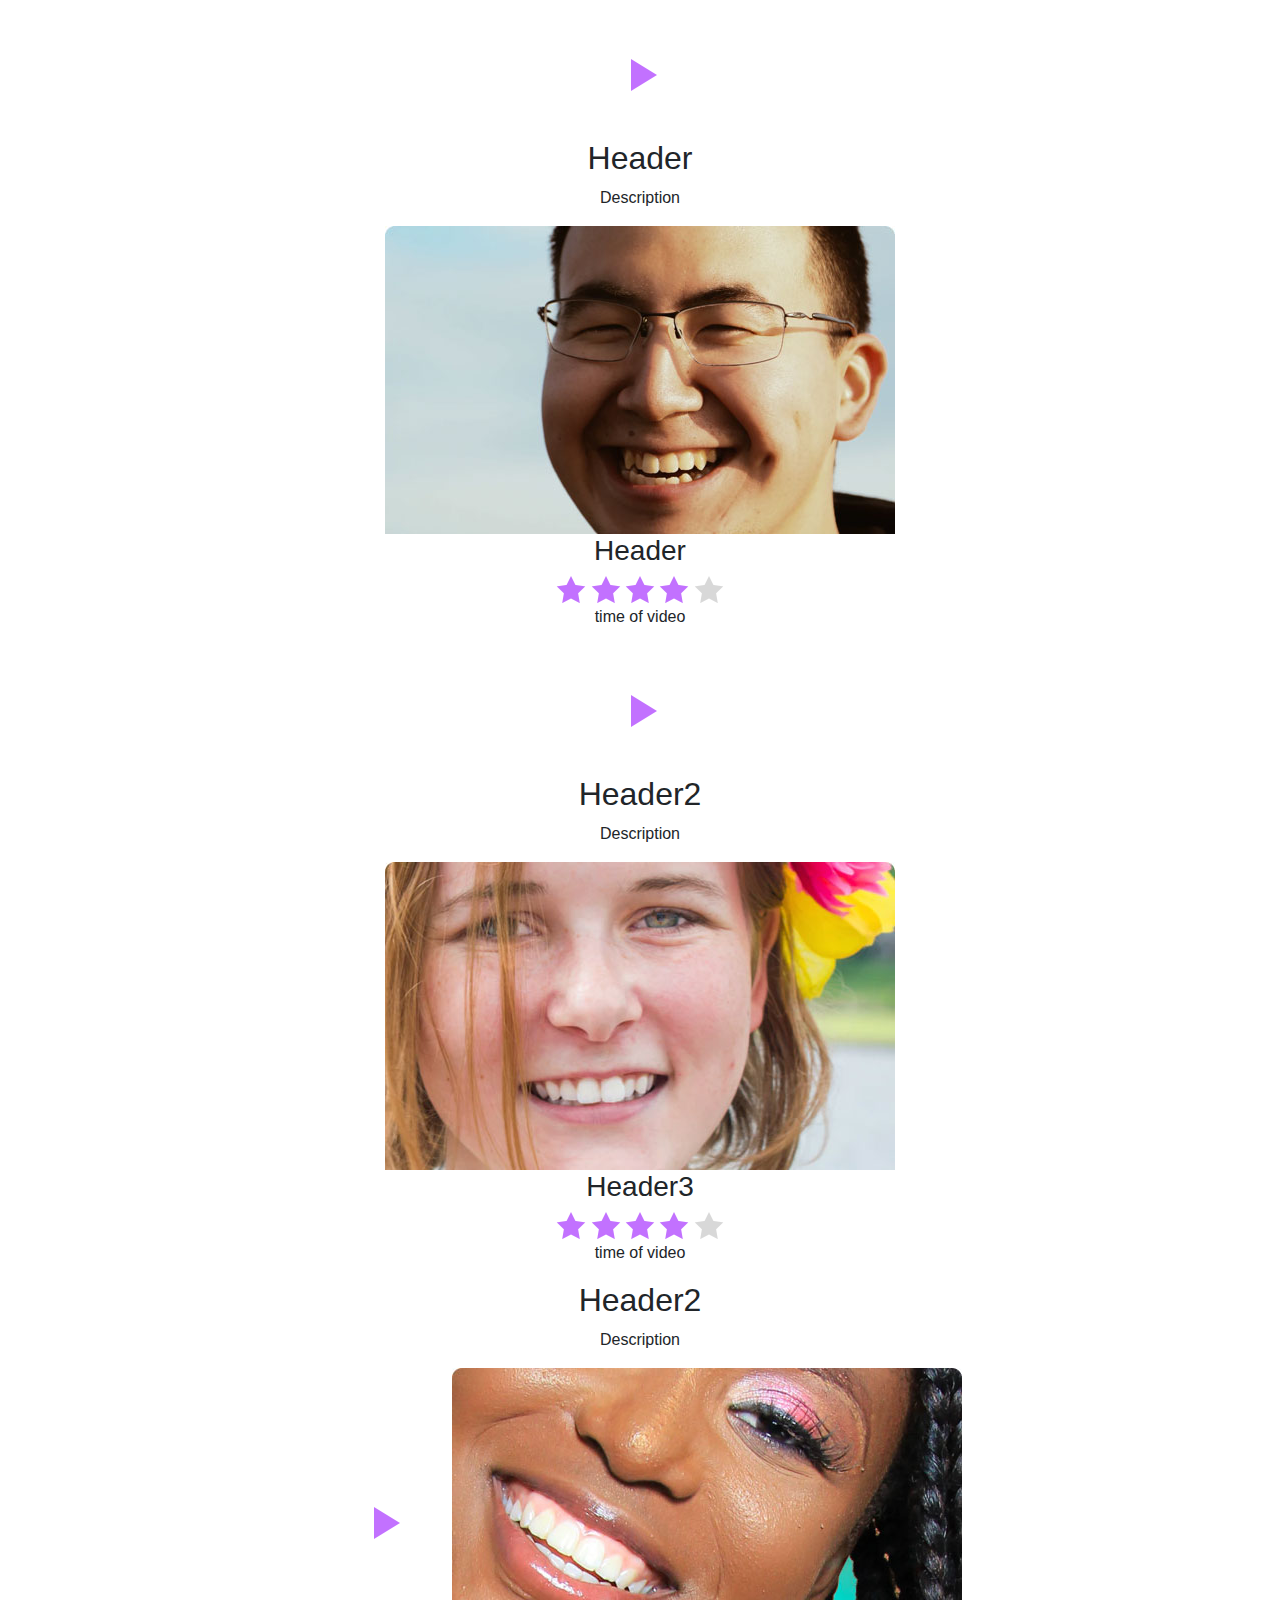
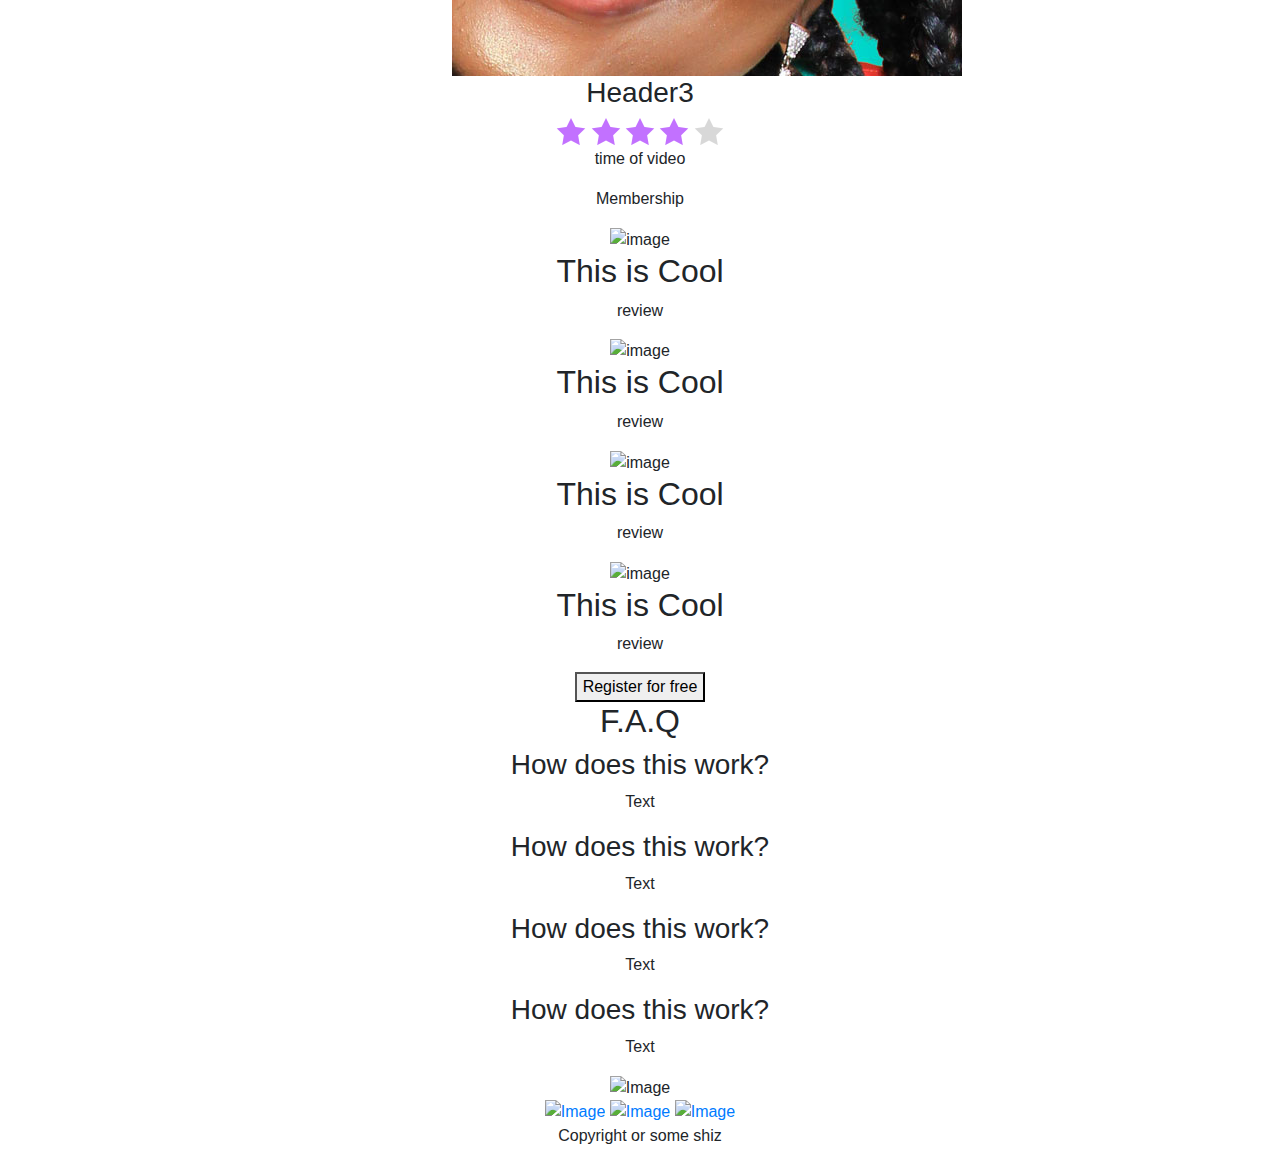
==== commit af2e293a: "Mayhaps now this is better" ====
--- a/index.html
+++ b/index.html
@@ -10,24 +10,45 @@
   <script src="https://cdnjs.cloudflare.com/ajax/libs/popper.js/1.12.9/umd/popper.min.js" integrity="sha384-ApNbgh9B+Y1QKtv3Rn7W3mgPxhU9K/ScQsAP7hUibX39j7fakFPskvXusvfa0b4Q" crossorigin="anonymous"></script>
   <link rel="stylesheet" href="https://stackpath.bootstrapcdn.com/bootstrap/4.4.1/css/bootstrap.min.css" integrity="sha384-Vkoo8x4CGsO3+Hhxv8T/Q5PaXtkKtu6ug5TOeNV6gBiFeWPGFN9MuhOf23Q9Ifjh" crossorigin="anonymous">
   <title>SmileSchool</title>
+  <style>
+    .custom-line-height {
+      line-height: 1.5;
+    }
+    .larger-text {
+      font-size: 700%;
+    }
+    .custom-background {
+      background-color: #C271FF;
+      color: white;
+      padding: 20px;
+    }
+    .custom-image {
+    width: 200px;
+    }
+  </style>
 </head>
+
 <body class="text-center">
   <div class="">
     <header>
-      <div>
-        <a class="img-fluid float-start"><img src="images/logo.png"></a>
-      </div>
-      <div class="text-right">
-        <a href="">COURSES</a>
-        <a href="">PRICING</a>
-        <a href="">LOGIN</a>
+      <div class="container">
+        <div class="row">
+          <div class="col-md-6">
+            <a class="img-fluid float-start"><img src="images/logo.png"></a>
+          </div>
+          <div class="col-md-6">
+            <a href="">COURSES</a>
+            <a href="">PRICING</a>
+            <a href="">LOGIN</a>
+          </div>
+        </div>
       </div>
     </header>
     <main>
       <!--Banner Header-->
       <section class="banner-section">
         <div class="block-one">
-          <h1 class="h1 fw-b fs-1">Get schooled</h1>
+          <h1 class="larger-text fs-1">Get schooled</h1>
           <p>
             <span class="p-3">SMILE</span>
             <span class="p-3">GRIN</span>
@@ -35,32 +56,30 @@
           </p>
           <button type="register">Register for free</button>
         </div>
-        <div class="align-bottom">
-          <h5 class="display-5">Learn from the pros</h2>
-          <div class="d-flex bd-highlight mb-3 content-around">
-            <div class="text-center p-2 col-sm">
-              <img src="images/profile_1.jpg" alt="walters">
-              <h3>Evan Newman</h3>
-              <p>Smile of the Year</p>
-              <p>2029</p>
-            </div>
-            <div class="text-center p-2 col-sm">
-              <img src="images/profile_2.jpg" alt="lawrence">
-              <h3>Sarah Markland</h3>
-              <p>Smile of ye olden Times </p>
-              <p>1780</p>
-            </div>
-            <div class="text-center p-2 col-sm">
-              <img src="images/profile_3.jpg" alt="massey">
-              <h3>Ben Harper</h3>
-              <p>SHHHHHHH BE QUIET</p>
-              <p> 2020</p>
-            </div>
-            <div class="text-center p-2 col-sm">
-              <img src="images/profile_4.jpg" alt="hughes">
-              <h3>Karis Richardson</h3>
-              <p>Smile Like a regular Dweeb</p>
-              <p>2030</p>
+        <div class="container">
+          <div class="align-bottom">
+            <img src="images/Learn from the pros.png" alt="">
+            <div class="row">
+              <div class="text-center p-3 col-sm-6 col-lg-3 ">
+                <img src="images/profile_1.jpg" class="w-50 image-fluid rounded-circle" alt="walters">
+                <h3>Evan Newman</h3>
+                <p><i>« Smile of the year » 2018 - 2019</i></p>
+              </div>
+              <div class="text-center p-3 col-sm-6 col-lg-3">
+                <img src="images/profile_2.jpg" class="w-50 image-fluid rounded-circle" alt="lawrence">
+                <h3>Sarah Markland</h3>
+                <p><i>Best « little smile » 2017</i></p>
+              </div>
+              <div class="text-center p-3 col-sm-6 col-lg-3">
+                <img src="images/profile_3.jpg" class="w-50 image-fluid rounded-circle" alt="massey">
+                <h3>Ben Harper</h3>
+                <p><i>Best « Friend Smile » live performance 2019</i></p>
+              </div>
+              <div class="text-center p-3 col-sm-6 col-lg-3">
+                <img src="images/profile_4.jpg" class="w-50 image-fluid rounded-circle" alt="hughes">
+                <h3>Karis Richardson</h3>
+                <p><i>« 24h smiles » winner 2016 - 2019</i></p>
+              </div>
             </div>
           </div>
         </div>
@@ -69,15 +88,28 @@
   
     <!--end of banner-->
 
-    <section class="quote-section">
-      <div class="quote-block row">
-        <img src="images/profile_5.jpg" alt="image description">
-        <div clas="quote-details">
-          <p class="text-wrap align-left" style="width: 50rem;">Hi, my name is Caramon and I am a cool big CEO guy. I love smiling, and other things but mainly smiling. This is the best website ever to learn how to smile as cool as me. </p>
-          <p class="person-quote">Caramon Mustang</p>
-          <p>A Big Man CEO</p>
-        </div>
-      </div>
+    <section class="quote-section custom-background custom-line-height">
+      <div id="myCarousel" class="carousel slide" data-ride="carousel">
+        <div class="carousel-inner">
+          <div class="carousel-item active">
+            <img src="images/profile_5.jpg" class="d-block w-25 rounded-circle" alt="Image 1">
+            <div class="carousel-caption d-none d-md-block">
+              <h5>Slide 1</h5>
+              <p>Some text related to the first slide.</p>
+            </div>
+          </div>
+          <!-- Add more slides as needed -->
+        </div>
+        <a class="carousel-control-prev" href="#myCarousel" role="button" data-slide="prev">
+          <span class="carousel-control-prev-icon" aria-hidden="true"></span>
+          <span class="sr-only">Previous</span>
+        </a>
+        <a class="carousel-control-next" href="#myCarousel" role="button" data-slide="next">
+          <span class="carousel-control-next-icon" aria-hidden="true"></span>
+          <span class="sr-only">Next</span>
+        </a>
+      </div>
+    
     </section>
 
     <!--start of video section -->
@@ -139,15 +171,15 @@
                 <img src="images/star_on.png" alt="star">
                 <img src="images/star_off.png" alt="emptystar">
               </div>
-            <p>time of video</p>
-          </div>
-        </div>
-        <div class="video">
-          <img src="images/play.png" alt="Video-2">
+              <p>time of video</p>
+            </div>
+          </div>
+        <div class="video">
           <h2>Header2</h2>
           <p>Description</p>
           <div class="video-author">
-              <img src="images/thumbnail_4.jpg" alt="massey">
+              <img class="img-fluid" src="images/play.png" alt="Video-2">
+              <img class="img-fluid" src="images/thumbnail_4.jpg" alt="massey">
               <h3>Header3</h3>
           </div>
           <div class="video-rating">
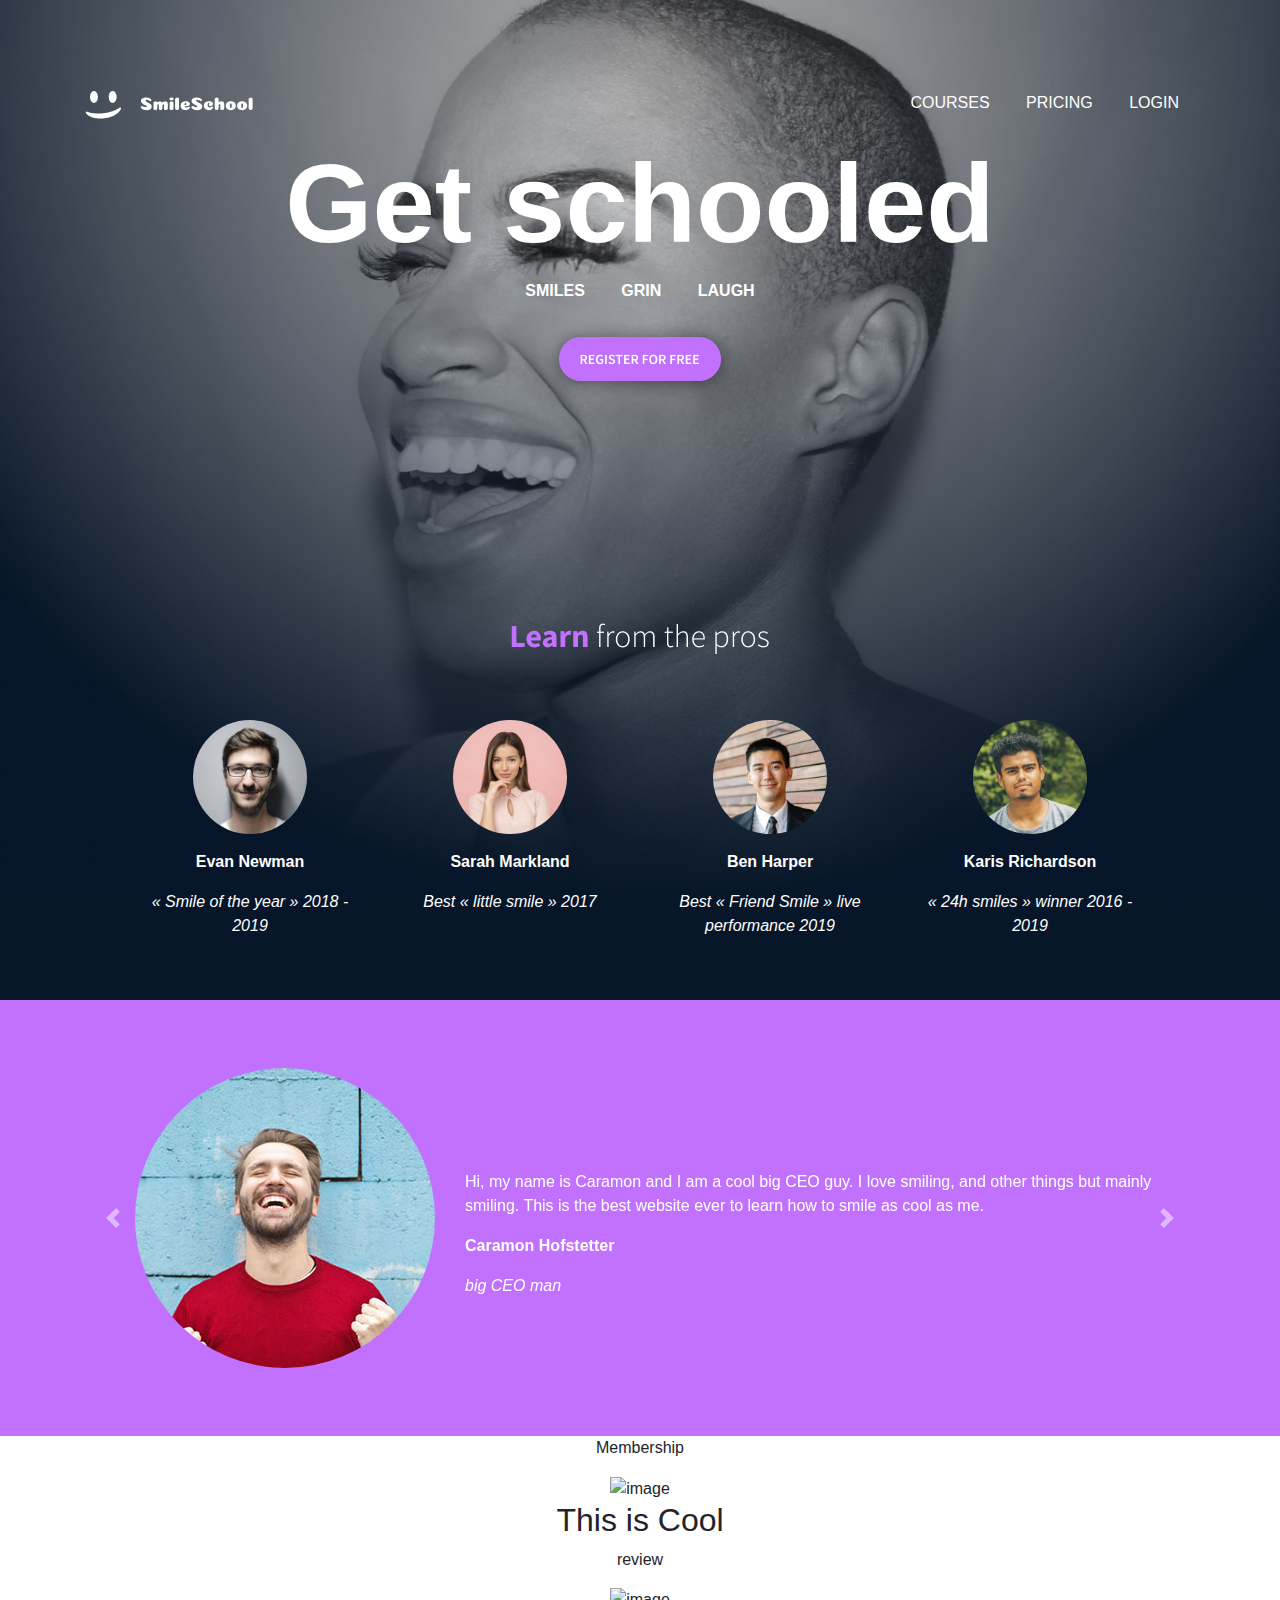
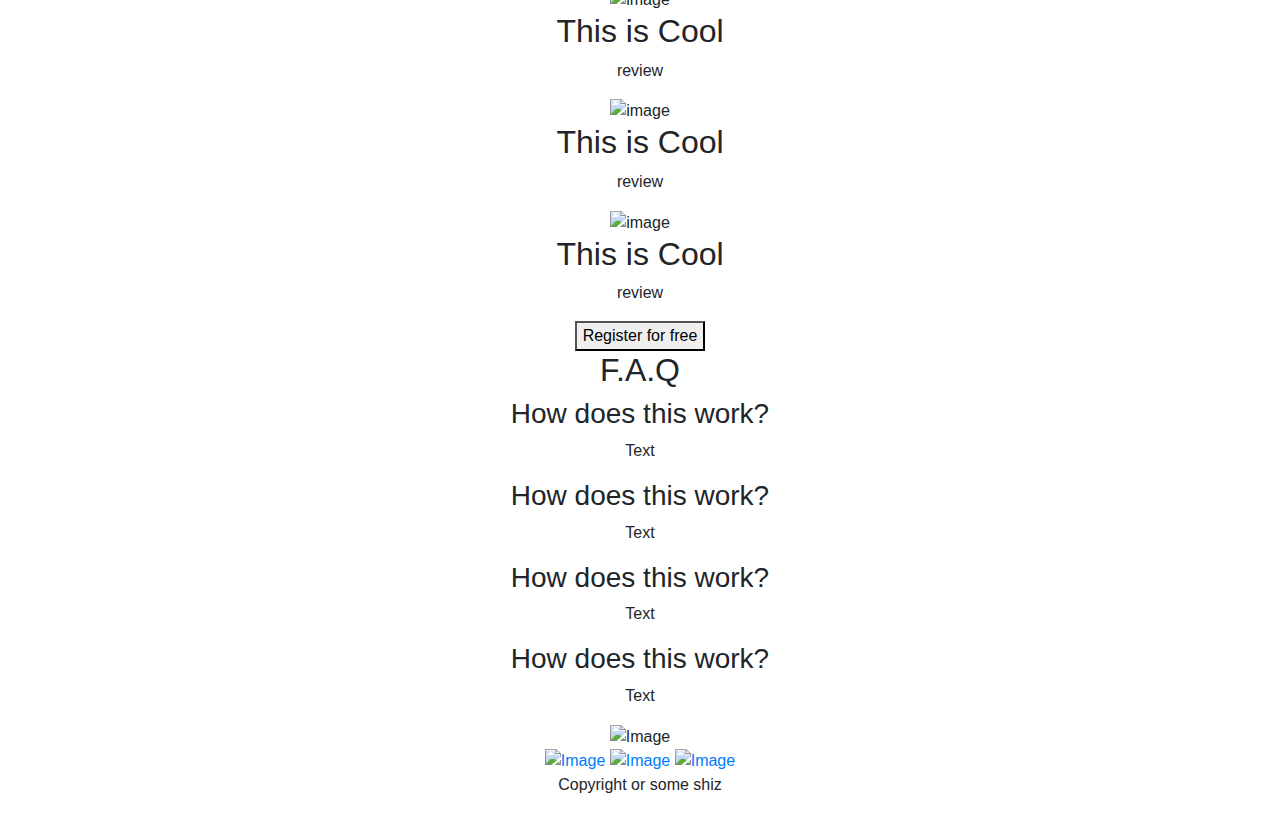
==== commit 30e7674a: "I can't today" ====
--- a/index.html
+++ b/index.html
@@ -11,6 +11,14 @@
   <link rel="stylesheet" href="https://stackpath.bootstrapcdn.com/bootstrap/4.4.1/css/bootstrap.min.css" integrity="sha384-Vkoo8x4CGsO3+Hhxv8T/Q5PaXtkKtu6ug5TOeNV6gBiFeWPGFN9MuhOf23Q9Ifjh" crossorigin="anonymous">
   <title>SmileSchool</title>
   <style>
+    .custom-background-image {
+      background-image: url(images/pic_1.jpg); 
+      background-size: cover;
+      background-position: center;
+      background-repeat: no-repeat; 
+      padding-top: 75px;
+      padding-bottom: 150px;
+    }
     .custom-line-height {
       line-height: 1.5;
     }
@@ -25,176 +33,134 @@
     .custom-image {
     width: 200px;
     }
+    .white-text {
+      color: white;
+    }
+    .move-items-down {
+      position: relative;
+      top: 170px; 
+      padding: 50px;
+    }
+    .carousel-item {
+      text-align: right;
+    }
+    .carousel-box {
+      padding: 20px;
+      border-radius: 10px;
+      margin-top: 20px; 
+    }
+    .carousel-caption p {
+      margin-bottom: 10px;
+    }
   </style>
 </head>
 
 <body class="text-center">
-  <div class="">
-    <header>
-      <div class="container">
-        <div class="row">
-          <div class="col-md-6">
-            <a class="img-fluid float-start"><img src="images/logo.png"></a>
-          </div>
-          <div class="col-md-6">
-            <a href="">COURSES</a>
-            <a href="">PRICING</a>
-            <a href="">LOGIN</a>
-          </div>
-        </div>
-      </div>
-    </header>
-    <main>
-      <!--Banner Header-->
-      <section class="banner-section">
-        <div class="block-one">
-          <h1 class="larger-text fs-1">Get schooled</h1>
-          <p>
-            <span class="p-3">SMILE</span>
-            <span class="p-3">GRIN</span>
-            <span class="p-3">LAUGH</span>
-          </p>
-          <button type="register">Register for free</button>
-        </div>
+  <main>
+    <div class="custom-background-image white-text">
+      <header>
         <div class="container">
-          <div class="align-bottom">
-            <img src="images/Learn from the pros.png" alt="">
-            <div class="row">
-              <div class="text-center p-3 col-sm-6 col-lg-3 ">
-                <img src="images/profile_1.jpg" class="w-50 image-fluid rounded-circle" alt="walters">
-                <h3>Evan Newman</h3>
-                <p><i>« Smile of the year » 2018 - 2019</i></p>
+          <div class="row my-3">
+            <div class="col-6 text-left">
+              <a class="img-fluid"><img src="images/logo.png"></a>
+            </div>
+            <div class="col-6 text-right">
+              <a class="p-3 white-text" href="">COURSES</a>
+              <a class="p-3 white-text" href="">PRICING</a>
+              <a class="p-3 white-text" href="">LOGIN</a>
+            </div>
+          </div>
+        </div>
+      </header>
+        <!--Banner Header-->
+        <section class="banner-section">
+          <div class="block-one">
+            <h1 class="larger-text fs-1"><b>Get schooled</b></h1>
+            <p>
+              <span class="p-3"><b>SMILES</b></span>
+              <span class="p-3"><b>GRIN</b></span>
+              <span class="p-3"><b>LAUGH</b></span>
+            </p>
+            <img src="images/Button.png" alt="">
+          </div>
+          <div class="container">
+            <div class="move-items-down">
+              <img src="images/Learn from the pros.png" style="padding-bottom: 50px;" alt="">
+              <div class="row">
+                <div class="text-center p-3 col-sm-6 col-md-3">
+                  <img src="images/profile_1.jpg" class="w-50 image-fluid rounded-circle mb-3" alt="walters">
+                  <p><b>Evan Newman</b></p>
+                  <p><i>« Smile of the year » 2018 - 2019</i></p>
+                </div>
+                <div class="text-center p-3 col-sm-6 col-md-3">
+                  <img src="images/profile_2.jpg" class="w-50 image-fluid rounded-circle mb-3" alt="lawrence">
+                  <p><b>Sarah Markland</b></p>
+                  <p><i>Best « little smile » 2017</i></p>
+                </div>
+                <div class="text-center p-3 col-sm-6 col-md-3">
+                  <img src="images/profile_3.jpg" class="w-50 image-fluid rounded-circle mb-3" alt="massey">
+                  <p><b>Ben Harper</b></p>
+                  <p><i>Best « Friend Smile » live performance 2019</i></p>
+                </div>
+                <div class="text-center p-3 col-sm-6 col-md-3">
+                  <img src="images/profile_4.jpg" class="w-50 image-fluid rounded-circle mb-3" alt="hughes">
+                  <p><b>Karis Richardson</b></p>
+                  <p><i>« 24h smiles » winner 2016 - 2019</i></p>
+                </div>
               </div>
-              <div class="text-center p-3 col-sm-6 col-lg-3">
-                <img src="images/profile_2.jpg" class="w-50 image-fluid rounded-circle" alt="lawrence">
-                <h3>Sarah Markland</h3>
-                <p><i>Best « little smile » 2017</i></p>
-              </div>
-              <div class="text-center p-3 col-sm-6 col-lg-3">
-                <img src="images/profile_3.jpg" class="w-50 image-fluid rounded-circle" alt="massey">
-                <h3>Ben Harper</h3>
-                <p><i>Best « Friend Smile » live performance 2019</i></p>
-              </div>
-              <div class="text-center p-3 col-sm-6 col-lg-3">
-                <img src="images/profile_4.jpg" class="w-50 image-fluid rounded-circle" alt="hughes">
-                <h3>Karis Richardson</h3>
-                <p><i>« 24h smiles » winner 2016 - 2019</i></p>
-              </div>
-            </div>
-          </div>
-        </div>
-      </section>
-  </div>
+            </div>
+          </div>
+        </section>
+    </div>
   
     <!--end of banner-->
 
-    <section class="quote-section custom-background custom-line-height">
-      <div id="myCarousel" class="carousel slide" data-ride="carousel">
+    <section class="custom-background quote-section">
+      <div id="carQuotes" class="carousel slide" data-ride="carousel">
         <div class="carousel-inner">
           <div class="carousel-item active">
-            <img src="images/profile_5.jpg" class="d-block w-25 rounded-circle" alt="Image 1">
-            <div class="carousel-caption d-none d-md-block">
-              <h5>Slide 1</h5>
-              <p>Some text related to the first slide.</p>
-            </div>
-          </div>
-          <!-- Add more slides as needed -->
-        </div>
-        <a class="carousel-control-prev" href="#myCarousel" role="button" data-slide="prev">
+            <div class="container my-5">
+              <div class="row justify-content-center align-items-center">
+                <div class="col-12 col-sm-4">
+                  <img src="images/profile_5.jpg" class="rounded-circle" alt="Quote Image"/>
+                </div>
+                <div class="col-12 col-sm-8 mt-5 ">
+                  <p class="text-left">Hi, my name is Caramon and I am a cool big CEO guy. I love smiling, and other things but mainly smiling. This is the best website ever to learn how to smile as cool as me.</p>
+                  <p class="text-left"><b>Caramon Hofstetter</b></p>
+                  <p class="text-left"><i>big CEO man</i></p>
+                </div>
+              </div>
+            </div>
+          </div>
+          <div class="carousel-item">
+            <div class="container my-5">
+              <div class="row justify-content-center align-items-center">
+                <div class="col-12 col-sm-4">
+                  <img src="images/profile_5.jpg" class="rounded-circle" alt="Quote Image"/>
+                </div>
+                <div class="col-12 col-sm-8 mt-5 mt-sm-0">
+                  <p class="text-left">Hi, my name is Caramon and I am a cool big CEO guy. I love smiling, and other things but mainly smiling. This is the best website ever to learn how to smile as cool as me.</p>
+                  <p class="text-left"><b>Caramon Hofstetter</b></p>
+                  <p class="text-left"><i>big CEO man</i></p>
+                </div>
+              </div>
+            </div>
+          </div>
+        </div>
+        <a class="carousel-control-prev" href="#quote" role="button" data-slide="prev">
           <span class="carousel-control-prev-icon" aria-hidden="true"></span>
-          <span class="sr-only">Previous</span>
         </a>
-        <a class="carousel-control-next" href="#myCarousel" role="button" data-slide="next">
+        <a class="carousel-control-next" href="#quote" role="button" data-slide="next">
           <span class="carousel-control-next-icon" aria-hidden="true"></span>
-          <span class="sr-only">Next</span>
         </a>
       </div>
-    
     </section>
 
     <!--start of video section -->
     <section class="video-section">
-      <h1>Header1</h1>
-      <div class="video-block">
-        <div class="video">
-          <img src="images/play.png" alt="Video-2">
-          <h2>Header2</h2>
-          <p>Description</p>
-          <div class="video-author">
-              <img src="images/thumbnail_1.jpg" alt="massey">
-              <h3>Header3</h3>
-          </div>
-          <div class="video-rating">
-            <div class="stars">
-              <img src="images/star_on.png" alt="star">
-              <img src="images/star_on.png" alt="star">
-              <img src="images/star_on.png" alt="star">
-              <img src="images/star_on.png" alt="star">
-              <img src="images/star_off.png" alt="emptystar">
-            </div>
-            <p>time of video</p>
-          </div>
-        </div>
-        <div class="video">
-          <img src="images/play.png" alt="Video-2">
-          <h2>Header</h2>
-          <p>Description</p>
-          <div class="video-author">
-              <img src="images/thumbnail_2.jpg" alt="massey">
-              <h3>Header</h3>
-          </div>
-          <div class="video-rating">
-            <div class="stars">
-              <img src="images/star_on.png" alt="star">
-              <img src="images/star_on.png" alt="star">
-              <img src="images/star_on.png" alt="star">
-              <img src="images/star_on.png" alt="star">
-              <img src="images/star_off.png" alt="emptystar">
-            </div>
-            <p>time of video</p>
-          </div>
-        </div>
-        <div class="video">
-          <img src="images/play.png" alt="Video-2">
-          <h2>Header2</h2>
-          <p>Description</p>
-          <div class="video-author">
-              <img src="images/thumbnail_3.jpg" alt="massey">
-              <h3>Header3</h3>
-          </div>
-          <div class="video-rating">
-            <div class="video-rating">
-              <div class="stars">
-                <img src="images/star_on.png" alt="star">
-                <img src="images/star_on.png" alt="star">
-                <img src="images/star_on.png" alt="star">
-                <img src="images/star_on.png" alt="star">
-                <img src="images/star_off.png" alt="emptystar">
-              </div>
-              <p>time of video</p>
-            </div>
-          </div>
-        <div class="video">
-          <h2>Header2</h2>
-          <p>Description</p>
-          <div class="video-author">
-              <img class="img-fluid" src="images/play.png" alt="Video-2">
-              <img class="img-fluid" src="images/thumbnail_4.jpg" alt="massey">
-              <h3>Header3</h3>
-          </div>
-          <div class="video-rating">
-            <div class="stars">
-              <img src="images/star_on.png" alt="star">
-              <img src="images/star_on.png" alt="star">
-              <img src="images/star_on.png" alt="star">
-              <img src="images/star_on.png" alt="star">
-              <img src="images/star_off.png" alt="emptystar">
-            </div>
-            <p>time of video</p>
-          </div>
-        </div>
-      </div>
-    </section>
+      
+    </section>
+    
     <!--end of video-section -->
     <!--start of membership section-->
     <section class="membership-section">
@@ -243,13 +209,13 @@
             <h3>How does this work?</h3>
             <p>Text</p>
           </div>
-          <div class="FAQ-item">
-            <h3>How does this work?</h3>
-            <p>Text</p>
-          </div>
-        </div>
-      </div>
-    </main>
+        <div class="FAQ-item">
+          <h3>How does this work?</h3>
+          <p>Text</p>
+        </div>
+      </div>
+    </div>
+  </main>
     <footer>
     </section>
     <!--end of FAQ section-->
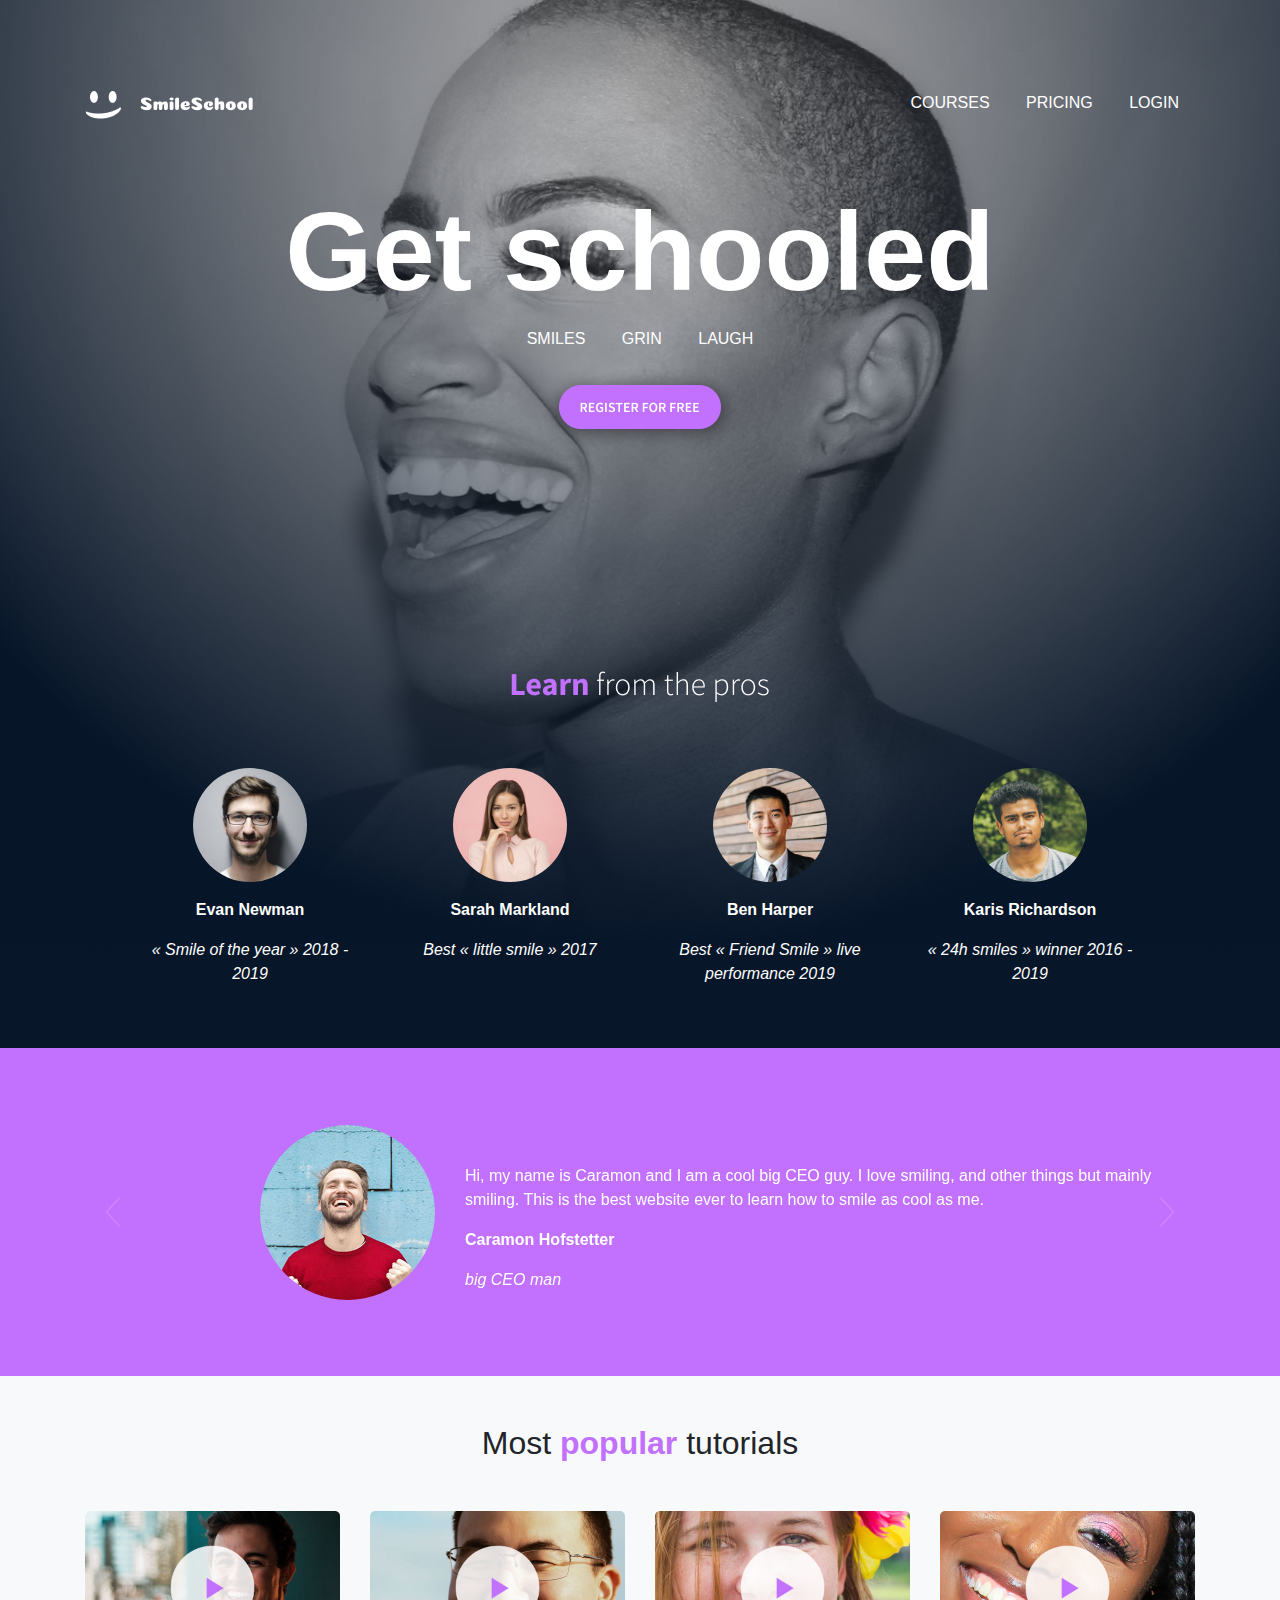
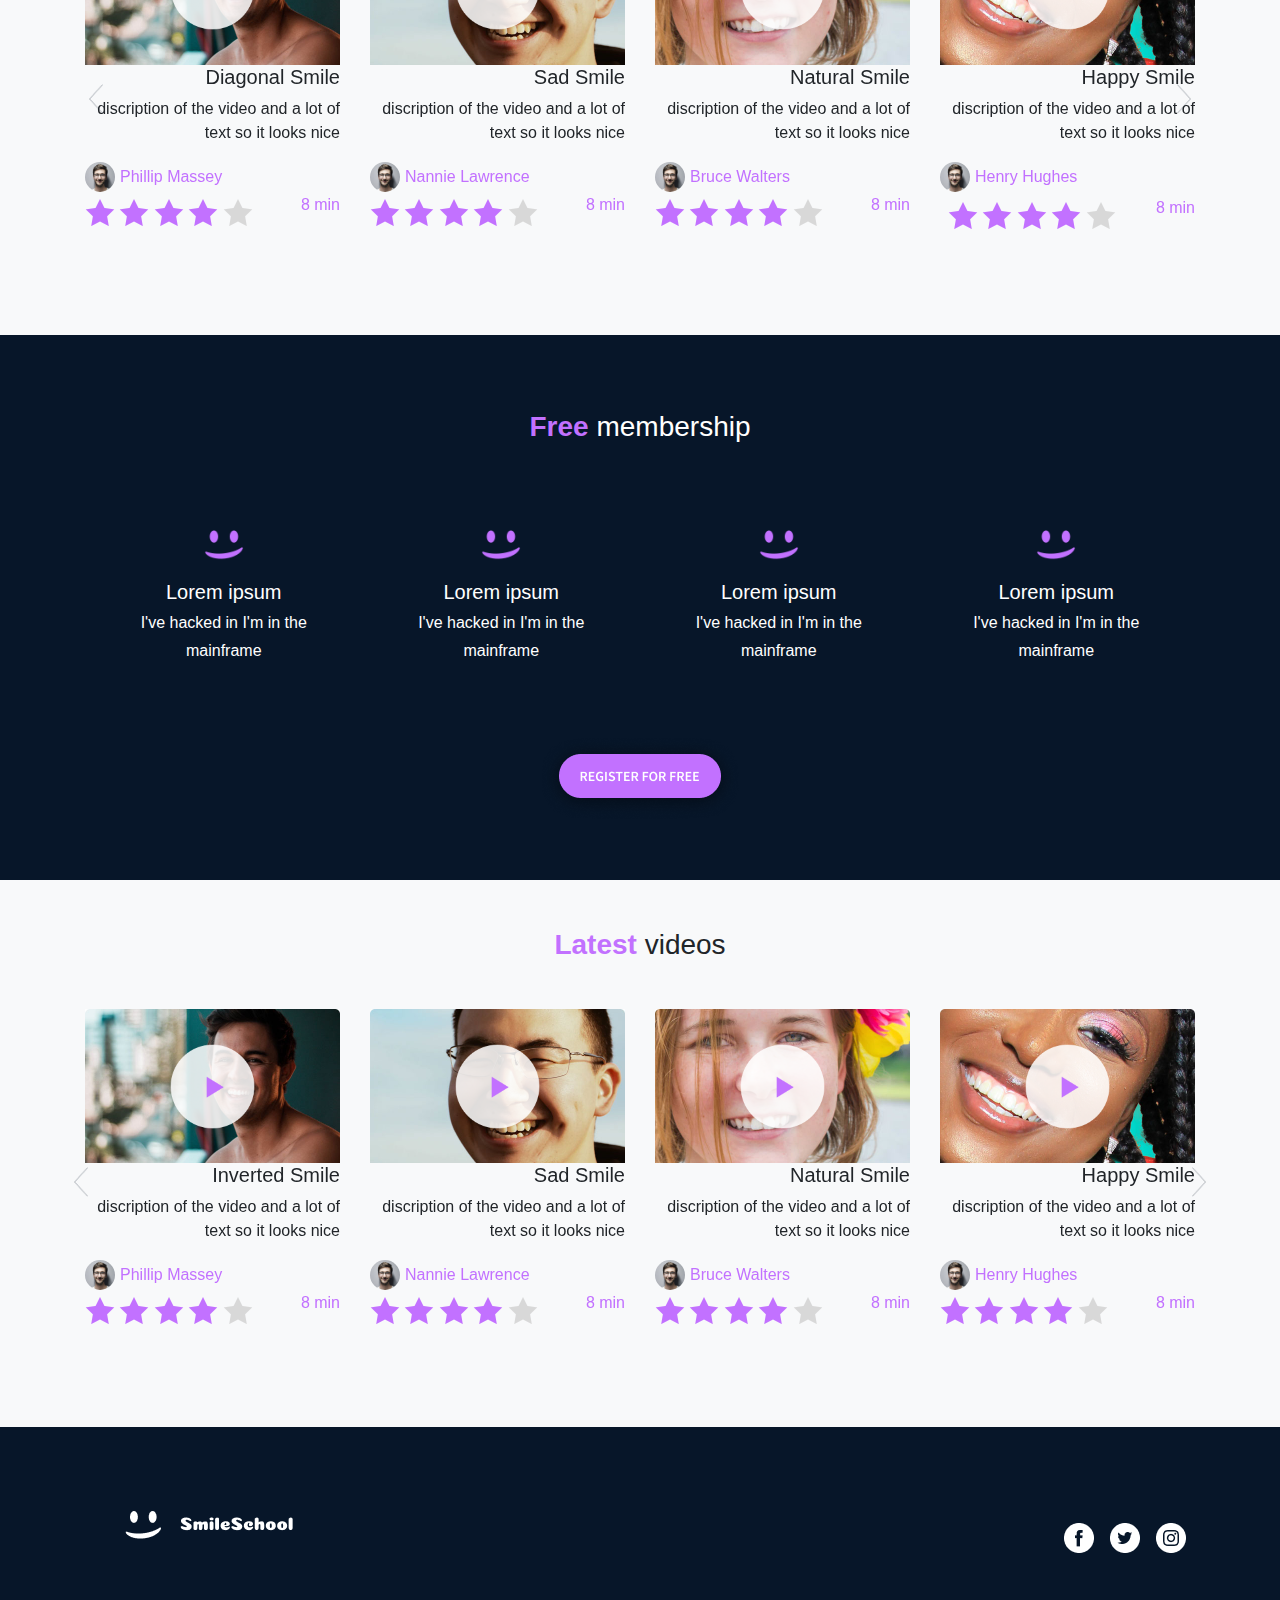
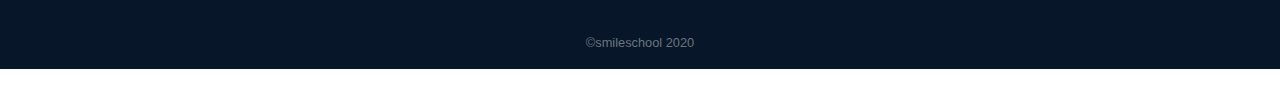
==== commit db08c06c: "Done with the home page whewww" ====
--- a/index.html
+++ b/index.html
@@ -20,7 +20,7 @@
       padding-bottom: 150px;
     }
     .custom-line-height {
-      line-height: 1.5;
+      line-height: 1.7;
     }
     .larger-text {
       font-size: 700%;
@@ -36,6 +36,9 @@
     .white-text {
       color: white;
     }
+    .purple-text {
+      color: #C271FF;
+    }
     .move-items-down {
       position: relative;
       top: 170px; 
@@ -51,6 +54,28 @@
     }
     .carousel-caption p {
       margin-bottom: 10px;
+    }
+    .video-author {
+      width: 30px;
+      height: 30px;
+      margin-right: 1px;
+    }
+    .dark-bg {
+      background-color: #071629;
+    }
+    .play-mod {
+      width: 125px;
+      height: 125px;
+    }
+    .free-membership {
+      padding-top: 75px;
+      padding-bottom: 60px;
+    }
+    .smile-style {
+      width: 60px;
+      height: 50px;
+      margin: 5px;
+      padding: 10px;
     }
   </style>
 </head>
@@ -65,9 +90,9 @@
               <a class="img-fluid"><img src="images/logo.png"></a>
             </div>
             <div class="col-6 text-right">
-              <a class="p-3 white-text" href="">COURSES</a>
-              <a class="p-3 white-text" href="">PRICING</a>
-              <a class="p-3 white-text" href="">LOGIN</a>
+              <a class="p-3 white-text font-weight-light" href="">COURSES</a>
+              <a class="p-3 white-text font-weight-light" href="">PRICING</a>
+              <a class="p-3 white-text font-weight-light" href="">LOGIN</a>
             </div>
           </div>
         </div>
@@ -75,11 +100,11 @@
         <!--Banner Header-->
         <section class="banner-section">
           <div class="block-one">
-            <h1 class="larger-text fs-1"><b>Get schooled</b></h1>
+            <h1 class="larger-text fs-1 pt-5"><b>Get schooled</b></h1>
             <p>
-              <span class="p-3"><b>SMILES</b></span>
-              <span class="p-3"><b>GRIN</b></span>
-              <span class="p-3"><b>LAUGH</b></span>
+              <span class="p-3 font-weight-light"><b>SMILES</b></span>
+              <span class="p-3 font-weight-light"><b>GRIN</b></span>
+              <span class="p-3 font-weight-light"><b>LAUGH</b></span>
             </p>
             <img src="images/Button.png" alt="">
           </div>
@@ -122,9 +147,9 @@
             <div class="container my-5">
               <div class="row justify-content-center align-items-center">
                 <div class="col-12 col-sm-4">
-                  <img src="images/profile_5.jpg" class="rounded-circle" alt="Quote Image"/>
-                </div>
-                <div class="col-12 col-sm-8 mt-5 ">
+                  <img src="images/profile_5.jpg" class="rounded-circle w-50 custom-image image-fluid" alt="Quote Image"/>
+                </div>
+                <div class="col-12 col-sm-8 mt-5">
                   <p class="text-left">Hi, my name is Caramon and I am a cool big CEO guy. I love smiling, and other things but mainly smiling. This is the best website ever to learn how to smile as cool as me.</p>
                   <p class="text-left"><b>Caramon Hofstetter</b></p>
                   <p class="text-left"><i>big CEO man</i></p>
@@ -136,9 +161,9 @@
             <div class="container my-5">
               <div class="row justify-content-center align-items-center">
                 <div class="col-12 col-sm-4">
-                  <img src="images/profile_5.jpg" class="rounded-circle" alt="Quote Image"/>
-                </div>
-                <div class="col-12 col-sm-8 mt-5 mt-sm-0">
+                  <img src="images/profile_5.jpg" class="rounded-circle w-50  custom-image text-center image-fluid" alt="Quote Image"/>
+                </div>
+                <div class="col-12 col-sm-8 mt-5">
                   <p class="text-left">Hi, my name is Caramon and I am a cool big CEO guy. I love smiling, and other things but mainly smiling. This is the best website ever to learn how to smile as cool as me.</p>
                   <p class="text-left"><b>Caramon Hofstetter</b></p>
                   <p class="text-left"><i>big CEO man</i></p>
@@ -148,95 +173,342 @@
           </div>
         </div>
         <a class="carousel-control-prev" href="#quote" role="button" data-slide="prev">
-          <span class="carousel-control-prev-icon" aria-hidden="true"></span>
+          <span class="my-2" aria-hidden="true">
+            <img src="./images/arrow_white_left.png" style="height: 30px;" alt="Next">
+          </span>
+          <span class="sr-only">Previous</span>
         </a>
         <a class="carousel-control-next" href="#quote" role="button" data-slide="next">
-          <span class="carousel-control-next-icon" aria-hidden="true"></span>
+          <span class="" aria-hidden="true">
+            <img src="./images/arrow_white_right.png" style="height: 30px;" alt="Next">
+          </span>
+          <span class="sr-only">Next</span>
         </a>
       </div>
     </section>
 
     <!--start of video section -->
-    <section class="video-section">
-      
+    <section class="videos-section py-5 bg-light">
+      <h2 class="text-center mb-4 font-weight-light pb-4">
+        Most <span class="purple-text font-weight-bold">popular</span> tutorials
+      </h2>
+      <div id="videosCarousel" class="carousel slide" data-ride="carousel">
+        <div class="carousel-inner">
+          <div class="carousel-item active">
+            <div class="container">
+              <div class="row">
+                <!-- Diagonal Smile Video Item -->
+                <div class="col-12 col-md-6 col-lg-3 mb-5">
+                  <div>
+                    <div class="video-preview position-relative">
+                      <img src="images/thumbnail_1.jpg" alt="Diagonal Smile" class="img-fluid"/>
+                      <img class="card-img-overlay mx-auto my-auto play-mod" src="images/play.png">
+                    </div>
+                    <h5>Diagonal Smile</h5>
+                    <p>discription of the video and a lot of text so it looks nice</p>
+                    <div class="d-flex align-items-center">
+                        <img src="images/profile_1.jpg" alt="Author" class="rounded-circle video-author"/>
+                      <a href="#" class="author-name purple-text m-1">Phillip Massey</a>
+                    </div>
+                    <div class="video-rating d-flex align-items-center">
+                      <div>
+                        <img src="images/star_on.png" alt="Star 1" class="star-icon" />
+                        <img src="images/star_on.png" alt="Star 2" class="star-icon" />
+                        <img src="images/star_on.png" alt="Star 3" class="star-icon" />
+                        <img src="images/star_on.png" alt="Star 4" class="star-icon" />
+                        <img src="images/star_off.png" alt="Star 5" class="star-icon"/>
+                      </div>
+                      <p class="ml-auto purple-text">8 min</p>
+                    </div>
+                  </div>
+                </div>
+                <!-- Sad Smile Video Item -->
+                <div class="col-12 col-md-6 col-lg-3 mb-5">
+                  <div>
+                    <div class="video-preview position-relative">
+                      <img src="images/thumbnail_2.jpg" alt="Sad Smile" class="img-fluid"/>
+                      <img class="card-img-overlay mx-auto my-auto play-mod" src="images/play.png">
+                    </div>
+                    <h5>Sad Smile</h5>
+                    <p>discription of the video and a lot of text so it looks nice</p>
+                    <div class="d-flex align-items-center">
+                      <img src="images/profile_1.jpg" alt="Author" class="rounded-circle video-author"/>
+                      <a href="#" class="author-name purple-text m-1">Nannie Lawrence</a>
+                    </div>
+                    <div class="video-rating d-flex align-items-center">
+                      <div>
+                        <img src="images/star_on.png" alt="Star 1" class="star-icon" />
+                        <img src="images/star_on.png" alt="Star 2" class="star-icon" />
+                        <img src="images/star_on.png" alt="Star 3" class="star-icon" />
+                        <img src="images/star_on.png" alt="Star 4" class="star-icon" />
+                        <img src="images/star_off.png" alt="Star 5" class="star-icon"/>
+                      </div>
+                      <p class="ml-auto purple-text">8 min</p>
+                    </div>
+                  </div>
+                </div>
+                <!-- Natural Smile Video Item -->
+                <div class="col-12 col-md-6 col-lg-3 mb-5">
+                  <div>
+                    <div class="video-preview position-relative">
+                      <img src="images/thumbnail_3.jpg" alt="Natural Smile" class="img-fluid"/>
+                      <img class="card-img-overlay mx-auto my-auto play-mod" src="images/play.png">
+                    </div>
+                    <h5>Natural Smile</h5>
+                    <p>discription of the video and a lot of text so it looks nice</p>
+                    <div class="d-flex align-items-center">
+                      <img src="images/profile_1.jpg" alt="Author" class="rounded-circle video-author"/>
+                      <a href="#" class="author-name purple-text m-1">Bruce Walters</a>
+                    </div>
+                    <div class="d-flex align-items-center ">
+                      <div class="">
+                        <img src="images/star_on.png" alt="Star 1" class="star-icon" />
+                        <img src="images/star_on.png" alt="Star 2" class="star-icon" />
+                        <img src="images/star_on.png" alt="Star 3" class="star-icon" />
+                        <img src="images/star_on.png" alt="Star 4" class="star-icon" />
+                        <img src="images/star_off.png" alt="Star 5" class="star-icon"/>
+                      </div>
+                      <p class="ml-auto purple-text">8 min</p>
+                    </div>
+                  </div>
+                </div>
+                <!-- Happy Smile Video Item -->
+                <div class="col-12 col-md-6 col-lg-3 mb-5">
+                  <div>
+                    <div class="video-preview position-relative">
+                      <img src="images/thumbnail_4.jpg" alt="Happy Smile" class="img-fluid"/>
+                      <img class="card-img-overlay mx-auto my-auto play-mod" src="images/play.png">
+                    </div>
+                    <h5>Happy Smile</h5>
+                    <p>discription of the video and a lot of text so it looks nice</p>
+                    <div class="d-flex align-items-center">
+                      <img src="images/profile_1.jpg" alt="Author" class="rounded-circle video-author"/>
+                      <a href="#" class="author-name purple-text m-1">Henry Hughes</a>
+                    </div>
+                    <div class="d-flex align-items-center">
+                      <div class="m-2">
+                        <img src="images/star_on.png" alt="Star 1" class="star-icon" />
+                        <img src="images/star_on.png" alt="Star 2" class="star-icon" />
+                        <img src="images/star_on.png" alt="Star 3" class="star-icon" />
+                        <img src="images/star_on.png" alt="Star 4" class="star-icon" />
+                        <img src="images/star_off.png" alt="Star 5" class="star-icon"/>
+                      </div>
+                      <p class="ml-auto purple-text">8 min</p>
+                    </div>
+                  </div>
+                </div>
+              </div>
+            </div>
+          </div>
+        </div>
+        <a class="carousel-control-prev" href="#quote" role="button" data-slide="prev">
+          <span class="my-2" aria-hidden="true">
+            <img src="./images/arrow_black_left.png" style="height: 30px;" alt="Next">
+          </span>
+          <span class="sr-only">Previous</span>
+        </a>
+        <a class="carousel-control-next" href="#quote" role="button" data-slide="next">
+          <span class="" aria-hidden="true">
+            <img src="./images/arrow_black_right.png" style="height: 30px;" alt="Next">
+          </span>
+          <span class="sr-only">Next</span>
+        </a>
+      </div>
     </section>
-    
     <!--end of video-section -->
     <!--start of membership section-->
-    <section class="membership-section">
-      <p>Membership</p>
-      <div class="membership-block">
-        <div class="review-block">
-          <img src="images/purple-logo.png" alt="image">
-          <h2>This is Cool</h2>
-          <p>review</p>
-        </div>
-        <div class="review-block">
-          <img src="images/purple-logo.png" alt="image">
-          <h2>This is Cool</h2>
-          <p>review</p>
-        </div>
-        <div class="review-block">
-          <img src="images/purple-logo.png" alt="image">
-          <h2>This is Cool</h2>
-          <p>review</p>
-        </div>
-        <div class="review-block">
-          <img src="images/purple-logo.png" alt="image">
-          <h2>This is Cool</h2>
-          <p>review</p>
+    <section class="membership-section dark-bg white-text free-membership">
+      <span class="purple-text h3 font-weight-bold">Free</span><span class="font-weight-light h3"> membership</span>
+      <div class="container-lg pt-5">
+        <div class="container-lg">
+          <div class="row">
+            <div class="col-12 col-md-6 col-lg-3 p-4 text-center custom-line-height">
+              <img src="images/smile_on.png" alt="image" class="smile-style"> <br>
+              <span class="font-weight-light lead h-3"><b>Lorem ipsum</b></span> <br>
+              <span class="font-weight-light">I've hacked in I'm in the mainframe</span>
+            </div>
+            <div class="col-12 col-md-6 col-lg-3 p-4 text-center custom-line-height">
+              <img src="images/smile_on.png" alt="image" class="smile-style"> <br>
+              <span class="font-weight-light lead h-3"><b>Lorem ipsum</b></span> <br>
+              <span class="font-weight-light">I've hacked in I'm in the mainframe</span>
+            </div>
+            <div class="col-12 col-md-6 col-lg-3 p-4 text-center custom-line-height">
+              <img src="images/smile_on.png" alt="image" class="smile-style"> <br>
+              <span class="font-weight-light lead h-3"><b>Lorem ipsum</b></span> <br>
+              <span class="font-weight-light">I've hacked in I'm in the mainframe</span>
+            </div>
+            <div class="col-12 col-md-6 col-lg-3 p-4 text-center custom-line-height">
+              <img src="images/smile_on.png" alt="image" class="smile-style"> <br>
+              <span class="font-weight-light lead h-3"><b>Lorem ipsum</b></span> <br>
+              <span class="font-weight-light">I've hacked in I'm in the mainframe</span>
+            </div>
+          </div>
         </div>
       </div>
-      <button type="register2">Register for free</button>
+      <img src="images/Button.png" alt="register button" class="pt-5">
     </section>
     <!--end of membership section-->
-    <!--start of FAQ section-->
-    <section class="FAQ-section">
-      <h2>F.A.Q</h2>
-      <div class="FAQ-block">
-        <div class="FAQ-row">
-          <div class="FAQ-item">
-            <h3>How does this work?</h3>
-            <p>Text</p>
-          </div>
-          <div class="FAQ-item">
-            <h3>How does this work?</h3>
-            <p>Text</p>
+    <!--start of Latest Video section-->
+    <section class="videos-section py-5 bg-light">
+      <h2 class="text-center mb-4 font-weight-light h3">
+        <span class="purple-text font-weight-bold">Latest</span> videos
+      </h2>
+      <div id="videosCarousel" class="carousel slide pt-4" data-ride="carousel">
+        <div class="carousel-inner">
+          <div class="carousel-item active">
+            <div class="container">
+              <div class="row">
+                <!-- Inverted Smile Video Item -->
+                <div class="col-12 col-md-6 col-lg-3 mb-5">
+                  <div>
+                    <div class="video-preview position-relative">
+                      <img src="images/thumbnail_1.jpg" alt="Diagonal Smile" class="img-fluid"/>
+                      <img class="card-img-overlay mx-auto my-auto play-mod" src="images/play.png">
+                    </div>
+                    <h5>Inverted Smile</h5>
+                    <p>discription of the video and a lot of text so it looks nice</p>
+                    <div class="d-flex align-items-center">
+                        <img src="images/profile_1.jpg" alt="Author" class="rounded-circle video-author"/>
+                      <a href="#" class="author-name purple-text m-1">Phillip Massey</a>
+                    </div>
+                    <div class="video-rating d-flex align-items-center">
+                      <div>
+                        <img src="images/star_on.png" alt="Star 1" class="star-icon" />
+                        <img src="images/star_on.png" alt="Star 2" class="star-icon" />
+                        <img src="images/star_on.png" alt="Star 3" class="star-icon" />
+                        <img src="images/star_on.png" alt="Star 4" class="star-icon" />
+                        <img src="images/star_off.png" alt="Star 5" class="star-icon"/>
+                      </div>
+                      <p class="ml-auto purple-text">8 min</p>
+                    </div>
+                  </div>
+                </div>
+                <!-- Sad Smile Video Item -->
+                <div class="col-12 col-md-6 col-lg-3 mb-5">
+                  <div>
+                    <div class="video-preview position-relative">
+                      <img src="images/thumbnail_2.jpg" alt="Sad Smile" class="img-fluid"/>
+                      <img class="card-img-overlay mx-auto my-auto play-mod" src="images/play.png">
+                    </div>
+                    <h5>Sad Smile</h5>
+                    <p>discription of the video and a lot of text so it looks nice</p>
+                    <div class="d-flex align-items-center">
+                      <img src="images/profile_1.jpg" alt="Author" class="rounded-circle video-author"/>
+                      <a href="#" class="author-name purple-text m-1">Nannie Lawrence</a>
+                    </div>
+                    <div class="video-rating d-flex align-items-center">
+                      <div>
+                        <img src="images/star_on.png" alt="Star 1" class="star-icon" />
+                        <img src="images/star_on.png" alt="Star 2" class="star-icon" />
+                        <img src="images/star_on.png" alt="Star 3" class="star-icon" />
+                        <img src="images/star_on.png" alt="Star 4" class="star-icon" />
+                        <img src="images/star_off.png" alt="Star 5" class="star-icon"/>
+                      </div>
+                      <p class="ml-auto purple-text">8 min</p>
+                    </div>
+                  </div>
+                </div>
+                <!-- Natural Smile Video Item -->
+                <div class="col-12 col-md-6 col-lg-3 mb-5">
+                  <div>
+                    <div class="video-preview position-relative">
+                      <img src="images/thumbnail_3.jpg" alt="Natural Smile" class="img-fluid"/>
+                      <img class="card-img-overlay mx-auto my-auto play-mod" src="images/play.png">
+                    </div>
+                    <h5>Natural Smile</h5>
+                    <p>discription of the video and a lot of text so it looks nice</p>
+                    <div class="d-flex align-items-center">
+                      <img src="images/profile_1.jpg" alt="Author" class="rounded-circle video-author"/>
+                      <a href="#" class="author-name purple-text m-1">Bruce Walters</a>
+                    </div>
+                    <div class="d-flex align-items-center">
+                      <div>
+                        <img src="images/star_on.png" alt="Star 1" class="star-icon" />
+                        <img src="images/star_on.png" alt="Star 2" class="star-icon" />
+                        <img src="images/star_on.png" alt="Star 3" class="star-icon" />
+                        <img src="images/star_on.png" alt="Star 4" class="star-icon" />
+                        <img src="images/star_off.png" alt="Star 5" class="star-icon"/>
+                      </div>
+                      <p class="ml-auto purple-text">8 min</p>
+                    </div>
+                  </div>
+                </div>
+                <!-- Happy Smile Video Item -->
+                <div class="col-12 col-md-6 col-lg-3 mb-5">
+                  <div>
+                    <div class="video-preview position-relative">
+                      <img src="images/thumbnail_4.jpg" alt="Happy Smile" class="img-fluid"/>
+                      <img class="card-img-overlay mx-auto my-auto play-mod" src="images/play.png">
+                    </div>
+                    <h5>Happy Smile</h5>
+                    <p>discription of the video and a lot of text so it looks nice</p>
+                    <div class="d-flex align-items-center">
+                      <img src="images/profile_1.jpg" alt="Author" class="rounded-circle video-author"/>
+                      <a href="#" class="author-name purple-text m-1">Henry Hughes</a>
+                    </div>
+                    <div class="d-flex align-items-center">
+                      <div>
+                        <img src="images/star_on.png" alt="Star 1" class="star-icon" />
+                        <img src="images/star_on.png" alt="Star 2" class="star-icon" />
+                        <img src="images/star_on.png" alt="Star 3" class="star-icon" />
+                        <img src="images/star_on.png" alt="Star 4" class="star-icon" />
+                        <img src="images/star_off.png" alt="Star 5" class="star-icon"/>
+                      </div>
+                      <p class="ml-auto purple-text">8 min</p>
+                    </div>
+                  </div>
+                </div>
+              </div>
+            </div>
           </div>
         </div>
-        <div class="FAQ-row">
-          <div class="FAQ-item">
-            <h3>How does this work?</h3>
-            <p>Text</p>
-          </div>
-        <div class="FAQ-item">
-          <h3>How does this work?</h3>
-          <p>Text</p>
+        <a class="carousel-control-prev" href="#quote" role="button" data-slide="prev">
+          <span class="my-2" aria-hidden="true">
+            <img src="./images/arrow_black_left.png" style="height: 30px; margin-right: 30px;" alt="Next">
+          </span>
+          <span class="sr-only">Previous</span>
+        </a>
+        <a class="carousel-control-next" href="#quote" role="button" data-slide="next">
+          <span class="" aria-hidden="true">
+            <img src="./images/arrow_black_right.png" style="height: 30px; margin-left: 30px;" alt="Next">
+          </span>
+          <span class="sr-only">Next</span>
+        </a>
+      </div>
+    </section>
+  </main>
+    <!--end of Latest Videos section-->
+    <!--start of footer section-->
+    <footer class="page-footer dark-bg pt-4">
+      <div class="container-lg">
+        <div class="d-flex flex-column flex-sm-row justify-content-between align-items-center my-5 px-sm-4">
+          <div class="pl-2 pl-sm-0">
+            <img class="mx-3" src="images/logo.png" alt="">
+          </div>
+        <div class="d-flex mt-4">
+          <div class="row">
+              <ul class="list-group list-group-horizontal list-unstyled">
+                <li class="ml-3">
+                  <a class="text-decoration-none" href="https://www.facebook.com/HolbertonSchool/" aria-label="Facebook">
+                    <img src="images/Facebook_White.png" alt="facebook">
+                  </a>
+                </li>
+                <li class="ml-3">
+                  <a class="text-decoration-none" href="https://twitter.com/holbertonschool" aria-label="Twitter">
+                    <img src="images/Twitter_White.png" alt="twitter">
+                  </a>
+                </li>
+                <li class="ml-3">
+                  <a class="text-decoration-none" href="https://www.instagram.com/holbertonschool/" aria-label="Instagram">
+                    <img src="images/Instagram_White.png" alt="instagram">
+                  </a>
+                </li>
+              </ul>
+            </div>
+          </div>
         </div>
       </div>
-    </div>
-  </main>
-    <footer>
-    </section>
-    <!--end of FAQ section-->
-    <!--start of footer section-->
-    <div class="socials-block">
-      <div class="footer-row">
-        <img src="images/purple-logo.png" alt="Image">
-        <div class="footer-ref-block">
-          <a href="socials">
-            <img src="images/instagram.png" alt="Image">
-          </a>
-          <a href="socials">
-            <img src="images/twitter.png" alt="Image">
-          </a>
-          <a href="socials">
-            <img src="images/facebook.png" alt="Image">
-          </a>
-          <p>Copyright or some shiz</p>
-        </div>
-      </div>
-    </div>
+    <p class="text-center text-muted small pb-3 " style="margin-top: 5rem;">©smileschool 2020</p>
   </footer>
 </body>
 </html>
